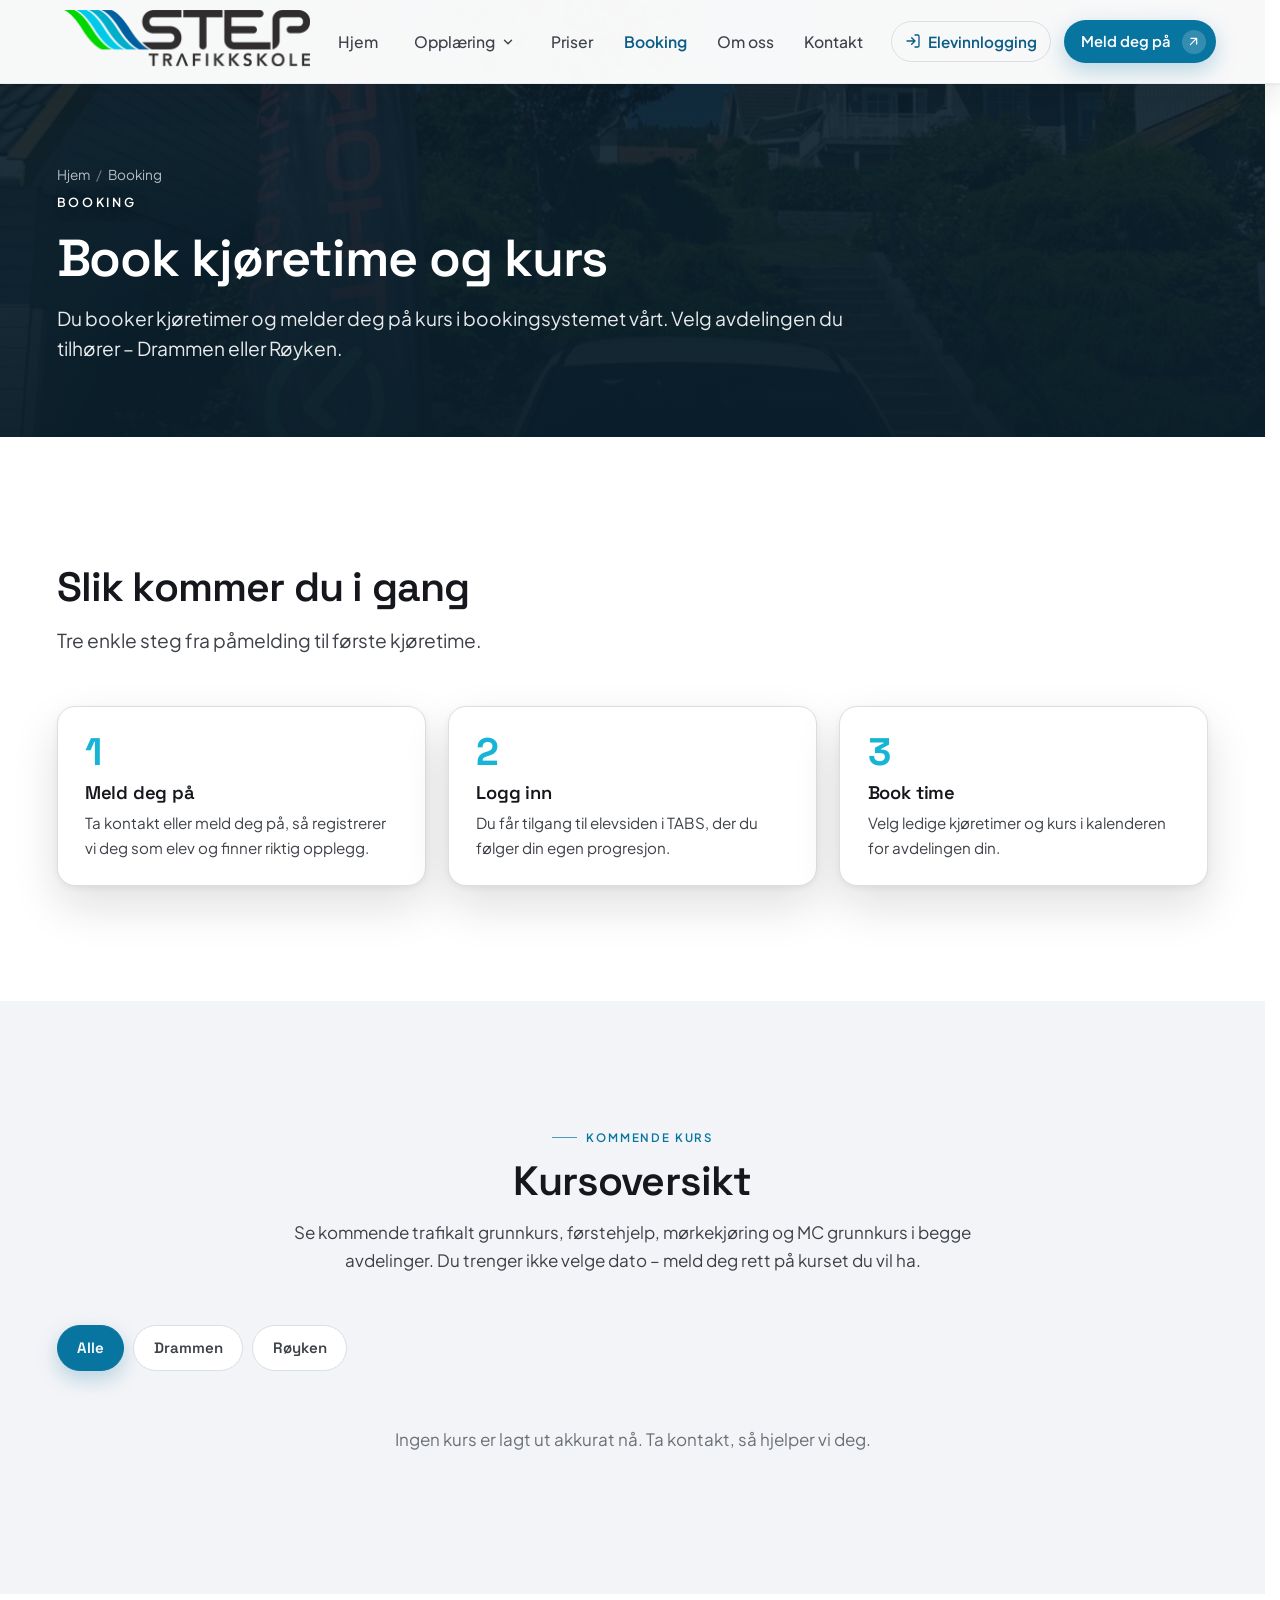
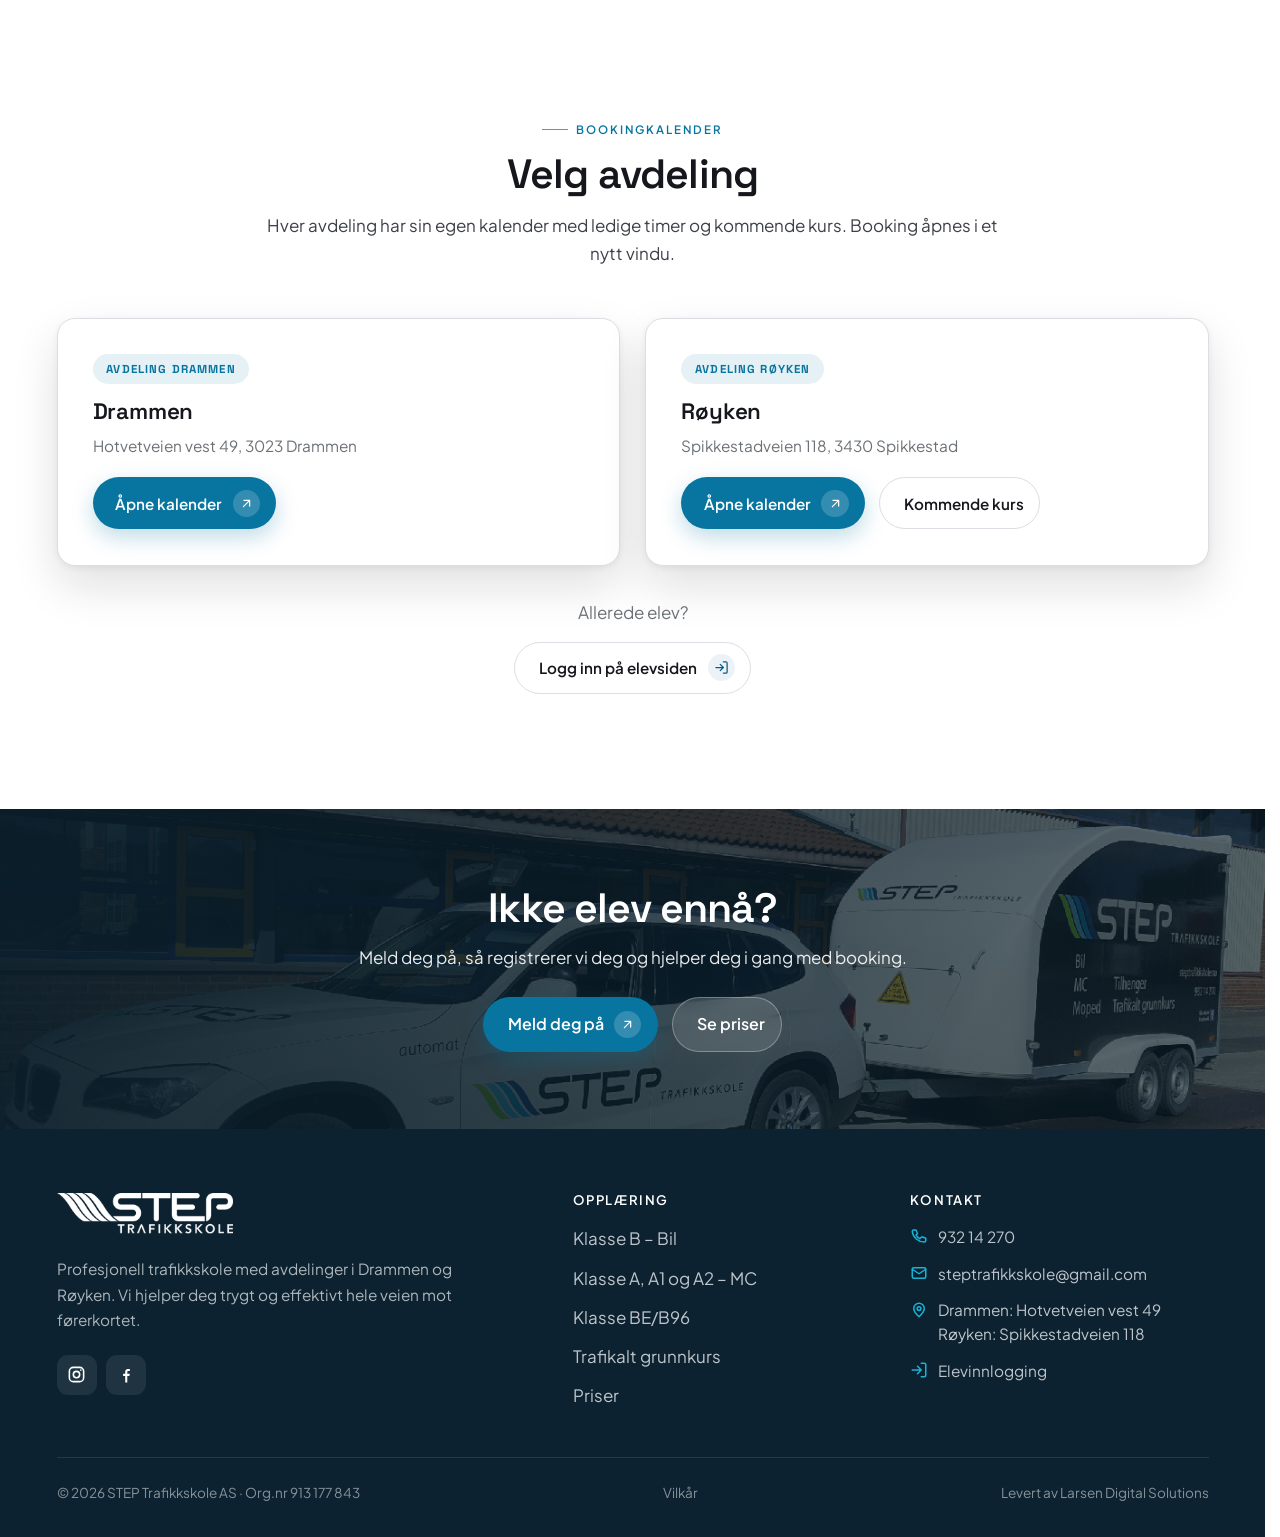
==== booking.html @ c3b04172 "STEP Trafikkskole – nettsideutkast Co-Authored-By: Claude Opus 4.8 (1M context) <noreply@anthropic.c" ====
<!DOCTYPE html>
<html lang="nb">
<head>
  <meta charset="UTF-8">
  <meta name="viewport" content="width=device-width, initial-scale=1">
  <script>document.documentElement.classList.add('js')</script>
  <title>Booking og kommende kurs | STEP Trafikkskole</title>
  <meta name="description" content="Book kjøretime og meld deg på kurs hos STEP Trafikkskole. Egen bookingkalender for avdeling Drammen og avdeling Røyken, og elevinnlogging via TABS.">
  <link rel="canonical" href="https://steptrafikkskole.no/booking.html">
  <meta name="theme-color" content="#0C2230">
  <link rel="icon" type="image/png" href="img/favicon.png">
  <link rel="apple-touch-icon" href="img/favicon.png">
  <meta property="og:type" content="website">
  <meta property="og:site_name" content="STEP Trafikkskole">
  <meta property="og:locale" content="nb_NO">
  <meta property="og:title" content="Booking og kommende kurs | STEP Trafikkskole">
  <meta property="og:description" content="Book kjøretime og meld deg på kurs i Drammen og Røyken.">
  <meta property="og:url" content="https://steptrafikkskole.no/booking.html">
  <meta property="og:image" content="https://steptrafikkskole.no/img/step-hero.jpg">
  <meta name="twitter:card" content="summary_large_image">
  <meta name="twitter:title" content="Booking og kommende kurs | STEP Trafikkskole">
  <meta name="twitter:description" content="Book kjøretime og meld deg på kurs i Drammen og Røyken.">
  <meta name="twitter:image" content="https://steptrafikkskole.no/img/step-hero.jpg">
  <link rel="stylesheet" href="css/styles.css?v=37">
  <style>
    .book-grid { display: grid; gap: clamp(1.1rem, 2vw, 1.6rem); }
    @media (min-width: 760px) { .book-grid { grid-template-columns: 1fr 1fr; } }
    .book-card { display: flex; flex-direction: column; padding: clamp(1.7rem, 3vw, 2.2rem); }
    .book-card__tag { display: inline-flex; align-self: flex-start; font-family: var(--font-display); font-weight: 700; font-size: .72rem; letter-spacing: .1em; text-transform: uppercase; color: var(--accent); background: rgba(8,117,160,.1); padding: .36rem .85rem; border-radius: 999px; margin-bottom: 1rem; }
    .book-card h3 { font-size: 1.4rem; margin-bottom: .5rem; }
    .book-card p { font-size: .96rem; margin-bottom: 1.2rem; }
    .book-card .btn-row { margin-top: auto; }
    .steps3 { display: grid; gap: clamp(1rem, 2vw, 1.4rem); counter-reset: s; }
    @media (min-width: 760px) { .steps3 { grid-template-columns: repeat(3, 1fr); } }
    .step3 { padding: 1.6rem 1.7rem; }
    .step3 .n { font-family: var(--font-display); font-weight: 700; font-size: 2.4rem; line-height: 1; color: var(--accent-bright); }
    .step3 h3 { margin: .7rem 0 .4rem; font-size: 1.15rem; }
    .step3 p { font-size: .95rem; }
  </style>
</head>
<body>
  <a href="#hovedinnhold" class="skip-link">Hopp til innhold</a>

  <!-- ===================== NAV ===================== -->
  <header class="nav">
    <div class="container nav__inner">
      <a class="brand" href="index.html" aria-label="STEP Trafikkskole, forside"><img decoding="async" class="brand__logo" src="img/logo.png" alt="STEP Trafikkskole"></a>
      <nav class="nav__links" aria-label="Hovedmeny">
        <a href="index.html">Hjem</a>
        <div class="has-dd">
          <button class="dd__btn" aria-haspopup="true" aria-expanded="false">Opplæring
            <svg viewBox="0 0 24 24" fill="none" stroke="currentColor" stroke-width="2.4" stroke-linecap="round" stroke-linejoin="round" aria-hidden="true"><path d="m6 9 6 6 6-6"/></svg>
          </button>
          <div class="dd__panel" role="menu">
            <a href="klasse-b.html" role="menuitem"><span class="dd__ic"><svg viewBox="0 0 24 24" fill="none" stroke="currentColor" stroke-width="2" stroke-linecap="round" stroke-linejoin="round"><path d="M5 13l1.5-4.5A2 2 0 0 1 8.4 7h7.2a2 2 0 0 1 1.9 1.5L19 13M5 13h14v4H5z"/><circle cx="8" cy="17" r="1.4"/><circle cx="16" cy="17" r="1.4"/></svg></span><span><b>Klasse B – Bil</b><span>Manuell eller automat</span></span></a>
            <a href="klasse-mc.html" role="menuitem"><span class="dd__ic"><svg viewBox="0 0 24 24" fill="none" stroke="currentColor" stroke-width="2" stroke-linecap="round" stroke-linejoin="round"><circle cx="5.5" cy="17" r="3.5"/><circle cx="18.5" cy="17" r="3.5"/><path d="M5.5 17 9 9h4l3 4h2.5M9 9l-1-2"/></svg></span><span><b>Klasse A, A1 og A2 – MC</b><span>Lett, mellomtung og tung MC</span></span></a>
            <a href="klasse-be.html" role="menuitem"><span class="dd__ic"><svg viewBox="0 0 24 24" fill="none" stroke="currentColor" stroke-width="2" stroke-linecap="round" stroke-linejoin="round"><path d="M3 8h9v6H3zM12 11h6l3 3v0h-9z"/><circle cx="7" cy="17" r="1.6"/><circle cx="17" cy="17" r="1.6"/></svg></span><span><b>Klasse BE/B96</b><span>Bil med tilhenger</span></span></a>
            <a href="trafikalt-grunnkurs.html" role="menuitem"><span class="dd__ic"><svg viewBox="0 0 24 24" fill="none" stroke="currentColor" stroke-width="2" stroke-linecap="round" stroke-linejoin="round"><path d="M9 11l3 3L22 4"/><path d="M21 12v7a2 2 0 0 1-2 2H5a2 2 0 0 1-2-2V5a2 2 0 0 1 2-2h11"/></svg></span><span><b>Trafikalt grunnkurs</b><span>Obligatorisk førstesteg</span></span></a>
          </div>
        </div>
        <a href="priser.html">Priser</a>
        <a href="booking.html" aria-current="page">Booking</a>
        <a href="om-oss.html">Om oss</a>
        <a href="kontakt.html">Kontakt</a>
      </nav>
      <div class="nav__cta">
        <a class="nav__login" href="https://tabs.no/start" target="_blank" rel="noopener" aria-label="Elevinnlogging (åpner nytt vindu)">
          <svg viewBox="0 0 24 24" fill="none" stroke="currentColor" stroke-width="2" stroke-linecap="round" stroke-linejoin="round" aria-hidden="true"><path d="M15 3h4a2 2 0 0 1 2 2v14a2 2 0 0 1-2 2h-4"/><path d="M10 17 15 12 10 7M15 12H3"/></svg>
          Elevinnlogging
        </a>
        <a class="btn btn--primary" href="kontakt.html">Meld deg på
          <span class="btn__icon" aria-hidden="true"><svg viewBox="0 0 24 24" fill="none" stroke="currentColor" stroke-width="2" stroke-linecap="round" stroke-linejoin="round"><path d="M7 17 17 7M8 7h9v9"/></svg></span>
        </a>
      </div>
      <button class="nav__burger" aria-label="Åpne meny" aria-expanded="false" aria-controls="mobilmeny"><span></span><span></span><span></span></button>
    </div>
  </header>

  <div class="mobile-menu" id="mobilmeny">
    <a class="m-link" href="index.html">Hjem</a>
    <span class="m-link" style="cursor:default;opacity:.7">Opplæring</span>
    <div class="m-sub">
      <a href="klasse-b.html">Klasse B – Bil</a>
      <a href="klasse-mc.html">Klasse A/A1/A2</a>
      <a href="klasse-be.html">Klasse BE/B96</a>
      <a href="trafikalt-grunnkurs.html">Trafikalt grunnkurs</a>
    </div>
    <a class="m-link" href="priser.html">Priser</a>
    <a class="m-link" href="booking.html">Booking</a>
    <a class="m-link" href="om-oss.html">Om oss</a>
    <a class="m-link" href="kontakt.html">Kontakt</a>
    <div class="mobile-menu__foot">
      <a class="btn btn--ghost btn--block" href="https://tabs.no/start" target="_blank" rel="noopener">Elevinnlogging</a>
      <a class="btn btn--primary btn--block" href="kontakt.html">Meld deg på</a>
    </div>
  </div>

  <main id="hovedinnhold">

    <!-- ===================== SUBHERO ===================== -->
    <section class="subhero">
      <div class="subhero__bg" aria-hidden="true"><img decoding="async" src="img/bil-hvit.jpg" alt=""></div>
      <div class="subhero__scrim" aria-hidden="true"></div>
      <span data-nav-sentinel style="position:absolute;top:60px;height:1px;width:1px"></span>
      <div class="container">
        <div class="crumbs"><a href="index.html">Hjem</a><span>/</span> Booking</div>
        <span class="eyebrow">Booking</span>
        <h1>Book kjøretime og kurs</h1>
        <p class="lead">Du booker kjøretimer og melder deg på kurs i bookingsystemet vårt. Velg avdelingen du tilhører – Drammen eller Røyken.</p>
      </div>
    </section>

    <!-- ===================== SLIK GJØR DU ===================== -->
    <section class="section">
      <div class="container">
        <div class="section-head reveal"><h2>Slik kommer du i gang</h2><p class="lead">Tre enkle steg fra påmelding til første kjøretime.</p></div>
        <div class="steps3 reveal">
          <div class="card step3"><span class="n">1</span><h3>Meld deg på</h3><p>Ta kontakt eller meld deg på, så registrerer vi deg som elev og finner riktig opplegg.</p></div>
          <div class="card step3"><span class="n">2</span><h3>Logg inn</h3><p>Du får tilgang til elevsiden i TABS, der du følger din egen progresjon.</p></div>
          <div class="card step3"><span class="n">3</span><h3>Book time</h3><p>Velg ledige kjøretimer og kurs i kalenderen for avdelingen din.</p></div>
        </div>
      </div>
    </section>

    <!-- ===================== KOMMENDE KURS ===================== -->
    <section class="section section--soft">
      <div class="container">
        <div class="section-head section-head--center reveal">
          <span class="eyebrow eyebrow--center">Kommende kurs</span>
          <h2>Kursoversikt</h2>
          <p class="measure" style="margin:.9rem auto 0">Se kommende trafikalt grunnkurs, førstehjelp, mørkekjøring og MC grunnkurs i begge avdelinger. Du trenger ikke velge dato – meld deg rett på kurset du vil ha.</p>
        </div>
        <div class="reveal" data-kurs-list="full"><p class="ko-empty">Laster kommende kurs …</p></div>
      </div>
    </section>

    <!-- ===================== KALENDERE ===================== -->
    <section class="section">
      <div class="container">
        <div class="section-head section-head--center reveal">
          <span class="eyebrow eyebrow--center">Bookingkalender</span>
          <h2>Velg avdeling</h2>
          <p class="measure" style="margin:.9rem auto 0">Hver avdeling har sin egen kalender med ledige timer og kommende kurs. Booking åpnes i et nytt vindu.</p>
        </div>
        <div class="book-grid reveal">
          <article class="card book-card">
            <span class="book-card__tag">Avdeling Drammen</span>
            <h3>Drammen</h3>
            <p class="muted">Hotvetveien vest 49, 3023 Drammen</p>
            <div class="btn-row">
              <a class="btn btn--primary" href="https://stepdrammen.tabs.no/kalender" target="_blank" rel="noopener">Åpne kalender<span class="btn__icon" aria-hidden="true"><svg viewBox="0 0 24 24" fill="none" stroke="currentColor" stroke-width="2" stroke-linecap="round" stroke-linejoin="round"><path d="M7 17 17 7M8 7h9v9"/></svg></span></a>
            </div>
          </article>
          <article class="card book-card">
            <span class="book-card__tag">Avdeling Røyken</span>
            <h3>Røyken</h3>
            <p class="muted">Spikkestadveien 118, 3430 Spikkestad</p>
            <div class="btn-row">
              <a class="btn btn--primary" href="https://steptrafikkskole.tabs.no/kalender" target="_blank" rel="noopener">Åpne kalender<span class="btn__icon" aria-hidden="true"><svg viewBox="0 0 24 24" fill="none" stroke="currentColor" stroke-width="2" stroke-linecap="round" stroke-linejoin="round"><path d="M7 17 17 7M8 7h9v9"/></svg></span></a>
              <a class="btn btn--ghost" href="https://steptrafikkskole.tabs.no/kursoversikt" target="_blank" rel="noopener">Kommende kurs</a>
            </div>
          </article>
        </div>
        <div class="center reveal" style="margin-top:2rem">
          <p class="muted" style="margin-bottom:1rem">Allerede elev?</p>
          <a class="btn btn--ghost" href="https://tabs.no/start" target="_blank" rel="noopener">Logg inn på elevsiden<span class="btn__icon" aria-hidden="true"><svg viewBox="0 0 24 24" fill="none" stroke="currentColor" stroke-width="2" stroke-linecap="round" stroke-linejoin="round"><path d="M15 3h4a2 2 0 0 1 2 2v14a2 2 0 0 1-2 2h-4"/><path d="M10 17 15 12 10 7M15 12H3"/></svg></span></a>
        </div>
      </div>
    </section>

    <!-- ===================== CTA ===================== -->
    <section class="cta-band section--tight">
      <div class="cta-band__bg" aria-hidden="true"><img decoding="async" src="img/step-hero.jpg" alt=""></div>
      <div class="cta-band__scrim" aria-hidden="true"></div>
      <div class="container center">
        <h2>Ikke elev ennå?</h2>
        <p class="measure" style="margin:.8rem auto 1.6rem">Meld deg på, så registrerer vi deg og hjelper deg i gang med booking.</p>
        <div class="btn-row" style="justify-content:center">
          <a class="btn btn--primary btn--lg" href="kontakt.html">Meld deg på<span class="btn__icon" aria-hidden="true"><svg viewBox="0 0 24 24" fill="none" stroke="currentColor" stroke-width="2" stroke-linecap="round" stroke-linejoin="round"><path d="M7 17 17 7M8 7h9v9"/></svg></span></a>
          <a class="btn btn--glass btn--lg" href="priser.html">Se priser</a>
        </div>
      </div>
    </section>

  </main>

  <!-- ===================== FOOTER ===================== -->
  <footer class="footer">
    <div class="container">
      <div class="footer__grid">
        <div>
          <a class="brand" href="index.html" aria-label="STEP Trafikkskole, forside"><img decoding="async" class="brand__logo" src="img/logo.png" style="height:46px;width:auto;background:none;padding:0;border:0;border-radius:0;box-shadow:none;filter:brightness(0) invert(1)" alt="STEP Trafikkskole"></a>
          <p class="footer__about">Profesjonell trafikkskole med avdelinger i Drammen og Røyken. Vi hjelper deg trygt og effektivt hele veien mot førerkortet.</p>
          <div class="footer__social"><a href="https://www.instagram.com/steptrafikkskole/" target="_blank" rel="noopener" aria-label="Instagram"><svg viewBox="0 0 24 24" fill="none" stroke="currentColor" stroke-width="2" stroke-linecap="round" stroke-linejoin="round" aria-hidden="true"><rect x="3" y="3" width="18" height="18" rx="5"/><circle cx="12" cy="12" r="4"/><circle cx="17.5" cy="6.5" r="1" fill="currentColor" stroke="none"/></svg></a><a href="https://www.facebook.com/Steptrafikkskole/" target="_blank" rel="noopener" aria-label="Facebook"><svg viewBox="0 0 24 24" fill="currentColor" aria-hidden="true"><path d="M13 22v-8h2.7l.4-3H13V9.1c0-.87.3-1.46 1.56-1.46H16.2V5.02C15.86 4.97 14.84 4.9 13.85 4.9c-2.06 0-3.47 1.26-3.47 3.57V11H7.7v3h2.68v8H13Z"/></svg></a></div>
        </div>
        <div>
          <h4>Opplæring</h4>
          <ul>
            <li><a href="klasse-b.html">Klasse B – Bil</a></li>
            <li><a href="klasse-mc.html">Klasse A, A1 og A2 – MC</a></li>
            <li><a href="klasse-be.html">Klasse BE/B96</a></li>
            <li><a href="trafikalt-grunnkurs.html">Trafikalt grunnkurs</a></li>
            <li><a href="priser.html">Priser</a></li>
          </ul>
        </div>
        <div>
          <h4>Kontakt</h4>
          <ul class="footer__contact">
            <li><svg viewBox="0 0 24 24" fill="none" stroke="currentColor" stroke-width="2" stroke-linecap="round" stroke-linejoin="round" aria-hidden="true"><path d="M5 4h3l2 5-2 1.5a11 11 0 0 0 5 5L16 13l5 2v3a2 2 0 0 1-2 2A16 16 0 0 1 3 6a2 2 0 0 1 2-2Z"/></svg><a href="tel:+4793214270">932 14 270</a></li><li><svg viewBox="0 0 24 24" fill="none" stroke="currentColor" stroke-width="2" stroke-linecap="round" stroke-linejoin="round" aria-hidden="true"><rect x="3" y="5" width="18" height="14" rx="2"/><path d="m3 7 9 6 9-6"/></svg><a href="mailto:steptrafikkskole@gmail.com">steptrafikkskole@gmail.com</a></li>
            <li><svg viewBox="0 0 24 24" fill="none" stroke="currentColor" stroke-width="2" stroke-linecap="round" stroke-linejoin="round" aria-hidden="true"><path d="M12 21s-7-6.5-7-11a7 7 0 0 1 14 0c0 4.5-7 11-7 11Z"/><circle cx="12" cy="10" r="2.5"/></svg><span style="line-height:1.6">Drammen: Hotvetveien vest 49<br>Røyken: Spikkestadveien 118</span></li>
            <li><svg viewBox="0 0 24 24" fill="none" stroke="currentColor" stroke-width="2" stroke-linecap="round" stroke-linejoin="round" aria-hidden="true"><path d="M15 3h4a2 2 0 0 1 2 2v14a2 2 0 0 1-2 2h-4"/><path d="M10 17 15 12 10 7M15 12H3"/></svg><a href="https://tabs.no/start" target="_blank" rel="noopener">Elevinnlogging</a></li>
          </ul>
        </div>
      </div>
      <div class="footer__bar">
        <span>© <span data-year>2026</span> STEP Trafikkskole AS · Org.nr 913 177 843</span>
        <a href="vilkar.html">Vilkår</a>
        <span>Levert av Larsen Digital Solutions</span>
      </div>
    </div>
  </footer>

  <div class="mbar">
    <a class="btn btn--ghost" href="priser.html">Se priser</a>
    <a class="btn btn--primary" href="kontakt.html">Meld deg på</a>
  </div>

  <script src="js/main.js?v=13" defer></script>
  <script src="js/kommende-kurs.js?v=1" defer></script>
</body>
</html>
---- css/styles.css ----
/* =====================================================================
   Thor Trafikk — designsystem (Molde)
   Palett: "Veibane". Grønn = funksjonell aksent (handling/godkjent),
   rød = sjelden merkevare-spark (logo, tynn understrek), gull = stjerner.
   Radius: knapper = pill, kort = 18px, input = 10px.
   Fonter: Space Grotesk (display) + Plus Jakarta Sans (brødtekst), selvhostet.
   ===================================================================== */

/* ---------- Fonter ---------- */
@font-face { font-family: 'Space Grotesk'; font-style: normal; font-weight: 500; font-display: swap; src: url('../fonts/space-grotesk-500.woff2') format('woff2'); }
@font-face { font-family: 'Space Grotesk'; font-style: normal; font-weight: 600; font-display: swap; src: url('../fonts/space-grotesk-600.woff2') format('woff2'); }
@font-face { font-family: 'Space Grotesk'; font-style: normal; font-weight: 700; font-display: swap; src: url('../fonts/space-grotesk-700.woff2') format('woff2'); }
@font-face { font-family: 'Plus Jakarta Sans'; font-style: normal; font-weight: 400; font-display: swap; src: url('../fonts/jakarta-400.woff2') format('woff2'); }
@font-face { font-family: 'Plus Jakarta Sans'; font-style: normal; font-weight: 500; font-display: swap; src: url('../fonts/jakarta-500.woff2') format('woff2'); }
@font-face { font-family: 'Plus Jakarta Sans'; font-style: normal; font-weight: 600; font-display: swap; src: url('../fonts/jakarta-600.woff2') format('woff2'); }
@font-face { font-family: 'Plus Jakarta Sans'; font-style: normal; font-weight: 700; font-display: swap; src: url('../fonts/jakarta-700.woff2') format('woff2'); }

/* ---------- Tokens ---------- */
:root {
  --ink: #15171C;          /* tekst */
  --ink-2: #3D4148;        /* sekundær tekst */
  --muted: #6B7177;        /* dempet */
  --brand: #0B5C86;        /* dyp gran: solid-nav-lenker, aksent på lyst */
  --brand-dark: #073F5E;
  --accent: #0875A0;       /* CTA-bakgrunn (hvit tekst, AA ~5:1) */
  --accent-hover: #06617F;
  --accent-bright: #18B4D6;/* dekor: fokusring, ikon-uthev */
  --spark: #46C24A;        /* logo-rød: sjelden merkevare-spark */
  --gold: #F4B740;         /* anmeldelses-stjerner */
  --bg: #FFFFFF;           /* hvit base – luftig; kort popper via kant + skygge */
  --bg-soft: #F3F4F7;      /* svært lett grå vekslingsseksjon */
  --bg-deep: #0C2230;      /* mørk seksjon / footer */
  --surface: #FFFFFF;
  --hairline: #DBDEE3;
  --hairline-soft: #EAECEF;

  --r-card: 18px;
  --r-card-inner: 12px;
  --r-input: 10px;
  --r-sm: 8px;
  --r-pill: 999px;

  --shadow-sm: 0 1px 3px rgba(17,18,22,.06), 0 12px 32px rgba(17,18,22,.10);
  --shadow-md: 0 6px 20px rgba(17,18,22,.08), 0 22px 48px rgba(17,18,22,.12);
  --shadow-lg: 0 30px 70px rgba(11,92,134,.16);

  --ease: cubic-bezier(0.16, 1, 0.3, 1);
  --ease-spring: cubic-bezier(0.32, 0.72, 0, 1);

  --font-display: 'Space Grotesk', ui-sans-serif, system-ui, sans-serif;
  --font-body: 'Plus Jakarta Sans', ui-sans-serif, system-ui, sans-serif;

  --maxw: 1200px;
  --nav-h: 84px;
}

/* ---------- Reset / base ---------- */
*, *::before, *::after { box-sizing: border-box; }
* { margin: 0; }
html { scroll-behavior: smooth; -webkit-text-size-adjust: 100%; scrollbar-gutter: stable; scroll-padding-top: calc(var(--nav-h) + 16px); }
body {
  font-family: var(--font-body);
  color: var(--ink);
  background: var(--bg);
  font-size: 1.0625rem;
  line-height: 1.65;
  -webkit-font-smoothing: antialiased;
  text-rendering: optimizeLegibility;
  overflow-x: hidden;
}
img { display: block; max-width: 100%; height: auto; }
a { color: inherit; text-decoration: none; }
button { font: inherit; cursor: pointer; }
[hidden] { display: none !important; }
:focus-visible { outline: 2px solid var(--accent-bright); outline-offset: 3px; border-radius: 4px; }

/* ---------- Typografi ---------- */
h1, h2, h3, h4 { font-family: var(--font-display); font-weight: 600; line-height: 1.08; letter-spacing: -0.02em; color: var(--ink); }
.h-display { font-size: clamp(2.6rem, 6vw, 4.6rem); font-weight: 700; line-height: 1.02; letter-spacing: -0.03em; }
h1 { font-size: clamp(2.1rem, 4.2vw, 3.25rem); }
h2 { font-size: clamp(1.8rem, 3.2vw, 2.6rem); }
h3 { font-size: clamp(1.2rem, 1.6vw, 1.45rem); letter-spacing: -0.01em; }
p { color: var(--ink-2); }
.lead { font-size: clamp(1.1rem, 1.5vw, 1.3rem); color: var(--ink-2); line-height: 1.55; }
.measure { max-width: 62ch; }
.muted { color: var(--muted); }
strong { font-weight: 600; color: var(--ink); }
.prose p + p { margin-top: 1rem; }
.prose h3 { margin: 2rem 0 .6rem; }
.prose ul { margin: 1rem 0 0; padding-left: 0; list-style: none; display: grid; gap: .7rem; }
.prose ul li { position: relative; padding-left: 1.6rem; color: var(--ink-2); }
.prose ul li::before { content: ""; position: absolute; left: 0; top: .62em; width: 8px; height: 8px; border-radius: 50%; background: var(--accent); }

.eyebrow {
  display: inline-flex; align-items: center; gap: .55rem;
  font-family: var(--font-body); font-weight: 600;
  font-size: .72rem; letter-spacing: .16em; text-transform: uppercase;
  color: var(--accent);
}
.eyebrow::before { content: ""; width: 1.6rem; height: 1px; background: var(--accent); display: inline-block; opacity: .7; }
.eyebrow--center { justify-content: center; }

/* ---------- Layout ---------- */
.container { width: 100%; max-width: var(--maxw); margin-inline: auto; padding-inline: 24px; }
.container--narrow { max-width: 860px; }
.section { padding-block: clamp(72px, 9vw, 132px); }
.section--soft { background: var(--bg-soft); }
.section--deep { background: var(--bg-deep); color: #ECEEF1; }
.section--tight { padding-block: clamp(56px, 6vw, 88px); }
.section-head { max-width: 64ch; margin-bottom: clamp(2.2rem, 4vw, 3.4rem); }
.section-head h2 { margin-top: .8rem; }
.section-head p { margin-top: 1rem; }
.section-head--center { margin-inline: auto; text-align: center; }

.grid { display: grid; gap: clamp(1.1rem, 2vw, 1.6rem); }
@media (min-width: 768px) {
  .grid-2 { grid-template-columns: repeat(2, 1fr); }
  .grid-3 { grid-template-columns: repeat(3, 1fr); }
  .grid-4 { grid-template-columns: repeat(4, 1fr); }
}

/* ---------- Knapper ---------- */
.btn {
  display: inline-flex; align-items: center; gap: .65rem;
  font-family: var(--font-body); font-weight: 600; font-size: .95rem;
  padding: .72rem .95rem .72rem 1.35rem;
  border-radius: var(--r-pill); border: 1px solid transparent;
  transition: transform .4s var(--ease-spring), background-color .3s var(--ease), box-shadow .3s var(--ease), color .3s var(--ease), border-color .3s var(--ease);
  white-space: nowrap;
}
.btn:active { transform: scale(.975); }
.btn__icon { display: grid; place-items: center; width: 1.7rem; height: 1.7rem; border-radius: var(--r-pill); background: rgba(255,255,255,.18); transition: transform .45s var(--ease-spring), background-color .3s var(--ease); }
.btn__icon svg { width: 15px; height: 15px; }
.btn:hover .btn__icon { transform: translate(2px, -1px); }

.btn--primary { background: var(--accent); color: #fff; box-shadow: 0 8px 22px rgba(8,117,160,.26); }
.btn--primary:hover { background: var(--accent-hover); box-shadow: 0 12px 30px rgba(8,117,160,.32); }

.btn--ghost { background: transparent; color: var(--ink); border-color: var(--hairline); padding-left: 1.5rem; }
.btn--ghost:hover { border-color: var(--brand); background: rgba(11,92,134,.04); }
.btn--ghost .btn__icon { background: rgba(11,92,134,.08); color: var(--brand); }

.btn--glass { background: rgba(255,255,255,.12); color: #fff; border-color: rgba(255,255,255,.30); backdrop-filter: blur(8px); -webkit-backdrop-filter: blur(8px); padding-left: 1.5rem; }
.btn--glass:hover { background: rgba(255,255,255,.2); }
.btn--glass .btn__icon { background: rgba(255,255,255,.22); }

.btn--lg { font-size: 1rem; padding: .82rem 1rem .82rem 1.45rem; }
.btn--block { display: flex; justify-content: center; width: 100%; }
.btn-row { display: flex; flex-wrap: wrap; gap: .9rem; }

/* ---------- Navigasjon ---------- */
.nav { position: fixed; inset: 0 0 auto 0; z-index: 100; height: var(--nav-h); display: flex; align-items: center; transition: background-color .4s var(--ease), box-shadow .4s var(--ease), border-color .4s var(--ease); border-bottom: 1px solid transparent; }
.nav__inner { display: flex; align-items: center; justify-content: space-between; gap: 1.25rem; width: 100%; }
.nav.is-solid { background: rgba(255,255,255,.97); border-color: var(--hairline-soft); box-shadow: var(--shadow-sm); }
.brand { display: inline-flex; align-items: center; }
.brand__logo { height: 58px; width: auto; display: block; transition: filter .4s var(--ease); }
/* Logo hvit på toppen (over mørk hero) – blir svart når nav blir solid ved scroll */
.nav:not(.is-solid) .brand__logo { filter: brightness(0) invert(1); }
/* tekstlogo-fallback til ekte logo er på plass */
.brand__text { font-family: var(--font-display); font-weight: 700; font-size: 1.35rem; letter-spacing: -0.02em; color: #fff; display: inline-flex; align-items: center; gap: .55rem; transition: color .4s var(--ease); }
.nav.is-solid .brand__text { color: var(--ink); }
.brand__text .spark { color: var(--spark); }
.brand__mark { width: 30px; height: 30px; flex: none; }

.nav__links { display: none; align-items: center; gap: 1.9rem; }
.nav__links > a, .dd__btn { font-weight: 500; font-size: .98rem; color: rgba(255,255,255,.88); transition: color .25s var(--ease); background: none; border: 0; font-family: var(--font-body); }
.nav.is-solid .nav__links > a, .nav.is-solid .dd__btn { color: var(--ink-2); }
.nav__links > a:hover, .dd__btn:hover { color: #fff; }
.nav.is-solid .nav__links > a:hover, .nav.is-solid .dd__btn:hover { color: var(--brand); }
.nav__links a[aria-current="page"] { color: #fff; font-weight: 600; }
.nav.is-solid .nav__links a[aria-current="page"] { color: var(--brand); }

/* dropdown */
.has-dd { position: relative; }
.dd__btn { display: inline-flex; align-items: center; gap: .35rem; cursor: pointer; }
.dd__btn svg { width: 14px; height: 14px; transition: transform .3s var(--ease); }
.has-dd:hover .dd__btn svg, .dd__btn[aria-expanded="true"] svg { transform: rotate(180deg); }
.dd__panel {
  position: absolute; top: calc(100% + 18px); left: 50%; transform: translateX(-50%) translateY(10px);
  min-width: 348px; background: #fff; border: 1px solid var(--hairline-soft); border-radius: 18px;
  box-shadow: 0 2px 8px rgba(17,18,22,.04), 0 24px 56px rgba(17,18,22,.16); padding: .5rem;
  opacity: 0; visibility: hidden; transition: opacity .28s var(--ease), transform .45s var(--ease-spring), visibility .28s; z-index: 50;
}
/* liten pil opp mot knappen */
.dd__panel::before { content: ""; position: absolute; top: -7px; left: 50%; transform: translateX(-50%) rotate(45deg); width: 14px; height: 14px; background: #fff; border-left: 1px solid var(--hairline-soft); border-top: 1px solid var(--hairline-soft); border-radius: 4px 0 0 0; }
.has-dd:hover .dd__panel, .has-dd:focus-within .dd__panel, .dd__panel.is-open { opacity: 1; visibility: visible; transform: translateX(-50%) translateY(0); }
.dd__panel a { position: relative; display: flex; gap: .9rem; align-items: center; padding: .8rem .9rem; border-radius: 13px; color: var(--ink); transition: background-color .22s var(--ease); }
.dd__panel a + a { margin-top: 2px; }
.dd__panel a:hover, .dd__panel a:focus-visible { background: var(--bg-soft); }
.dd__panel a[aria-current="page"] { background: rgba(8,117,160,.06); }
.dd__ic { flex: none; width: 42px; height: 42px; border-radius: 12px; display: grid; place-items: center; background: var(--bg-soft); color: var(--accent); border: 1px solid var(--hairline-soft); transition: background-color .22s var(--ease), color .22s var(--ease), border-color .22s var(--ease); }
.dd__panel a:hover .dd__ic, .dd__panel a[aria-current="page"] .dd__ic { background: var(--accent); color: #fff; border-color: var(--accent); }
.dd__ic svg { width: 20px; height: 20px; }
.dd__panel b { display: block; font-family: var(--font-display); font-weight: 600; font-size: 1rem; letter-spacing: -0.01em; color: var(--ink); transition: color .22s var(--ease); }
.dd__panel a:hover b { color: var(--brand); }
.dd__panel a > span:last-child > span { display: block; font-size: .82rem; color: var(--muted); line-height: 1.35; margin-top: .1rem; }

.nav__cta { display: none; align-items: center; gap: .8rem; }
.nav__login { font-weight: 600; font-size: .95rem; color: #fff; display: inline-flex; align-items: center; gap: .45rem; padding: .46rem .8rem; border-radius: var(--r-pill); border: 1px solid rgba(255,255,255,.34); transition: background-color .25s var(--ease), border-color .25s var(--ease), color .25s var(--ease); }
.nav__login:hover { background: rgba(255,255,255,.14); }
.nav__login svg { width: 16px; height: 16px; }
.nav.is-solid .nav__login { color: var(--brand); border-color: var(--hairline); }
.nav.is-solid .nav__login:hover { background: var(--bg-soft); border-color: var(--brand); }

.nav__burger { display: flex; flex-direction: column; align-items: center; justify-content: center; gap: 5px; width: 46px; height: 46px; border-radius: 12px; background: rgba(255,255,255,.14); border: 1px solid rgba(255,255,255,.25); }
.nav.is-solid .nav__burger { background: var(--bg-soft); border-color: var(--hairline); }
.nav__burger span { display: block; width: 20px; height: 2px; background: #fff; border-radius: 2px; transition: transform .4s var(--ease-spring), opacity .25s var(--ease); }
.nav.is-solid .nav__burger span { background: var(--ink); }
.nav__burger[aria-expanded="true"] span:nth-child(1) { transform: translateY(7px) rotate(45deg); }
.nav__burger[aria-expanded="true"] span:nth-child(2) { opacity: 0; }
.nav__burger[aria-expanded="true"] span:nth-child(3) { transform: translateY(-7px) rotate(-45deg); }

@media (min-width: 1040px) {
  .nav__links, .nav__cta { display: flex; }
  .nav__burger { display: none; }
}

/* mobilmeny-overlegg */
.mobile-menu { position: fixed; inset: 0; z-index: 99; padding: calc(var(--nav-h) + 18px) 24px 28px; background: rgba(10,30,42,.97); backdrop-filter: blur(24px); -webkit-backdrop-filter: blur(24px); display: flex; flex-direction: column; gap: .1rem; overflow-y: auto; opacity: 0; visibility: hidden; transform: translateY(-8px); transition: opacity .4s var(--ease), transform .5s var(--ease-spring), visibility .4s; }
.mobile-menu.is-open { opacity: 1; visibility: visible; transform: none; }
.mobile-menu a.m-link { font-family: var(--font-display); font-weight: 600; font-size: 1.5rem; color: #fff; padding: .55rem 0; border-bottom: 1px solid rgba(255,255,255,.12); opacity: 0; transform: translateY(14px); transition: opacity .5s var(--ease), transform .6s var(--ease-spring); }
.mobile-menu.is-open a.m-link { opacity: 1; transform: none; }
.mobile-menu.is-open a.m-link:nth-child(1) { transition-delay: .06s; }
.mobile-menu.is-open a.m-link:nth-child(2) { transition-delay: .10s; }
.mobile-menu.is-open a.m-link:nth-child(3) { transition-delay: .14s; }
.mobile-menu.is-open a.m-link:nth-child(4) { transition-delay: .18s; }
.mobile-menu.is-open a.m-link:nth-child(5) { transition-delay: .22s; }
.mobile-menu.is-open a.m-link:nth-child(6) { transition-delay: .26s; }
.m-sub { display: grid; grid-template-columns: 1fr 1fr; gap: .4rem; padding: .7rem 0; opacity: 0; transform: translateY(14px); transition: opacity .5s var(--ease) .2s, transform .6s var(--ease-spring) .2s; }
.mobile-menu.is-open .m-sub { opacity: 1; transform: none; }
.m-sub a { font-size: .95rem; font-weight: 600; color: rgba(255,255,255,.92); background: rgba(255,255,255,.08); border-radius: 10px; padding: .65rem .8rem; }
.mobile-menu__foot { margin-top: auto; display: grid; gap: .8rem; padding-top: 1.4rem; }
.mobile-menu__foot .btn { width: 100%; justify-content: center; }
.mobile-menu__tel { color: #fff; font-size: 1.1rem; font-weight: 600; display: inline-flex; align-items: center; gap: .6rem; justify-content: center; }
body.menu-open { overflow: hidden; }
body.menu-open .nav { background: transparent; box-shadow: none; border-color: transparent; }
body.menu-open .brand__text { color: #fff; }

/* ---------- Hero ---------- */
.hero { position: relative; width: 100%; min-height: clamp(620px, 90vh, 860px); display: flex; align-items: stretch; color: #fff; isolation: isolate; }
.hero__bg { position: absolute; inset: 0; z-index: -2; overflow: hidden; }
.hero__bg img { width: 100%; height: 100%; object-fit: cover; }
.hero__scrim { position: absolute; inset: 0; z-index: -1; background: linear-gradient(90deg, rgba(10,30,42,.93) 0%, rgba(10,30,42,.85) 22%, rgba(10,30,42,.58) 40%, rgba(10,30,42,.28) 58%, rgba(10,30,42,.08) 74%, rgba(10,30,42,0) 88%), linear-gradient(180deg, rgba(10,30,42,.28) 0%, rgba(10,30,42,0) 24%, rgba(10,30,42,0) 52%, rgba(10,30,42,.55) 100%); }
.hero__inner { display: flex; flex-direction: column; justify-content: space-between; padding-top: calc(var(--nav-h) + clamp(2.5rem, 12vh, 7.5rem)); padding-bottom: clamp(1.6rem, 4vh, 2.6rem); }
@media (min-width: 1024px) { .hero .hero__inner { max-width: none; margin-inline: 0; padding-left: clamp(40px, 7vw, 150px); padding-right: 40px; } }
.hero h1 { color: #fff; margin: 1.2rem 0 1.3rem; max-width: 16ch; font-size: clamp(2.4rem, 5vw, 3.8rem); line-height: 1.05; letter-spacing: -0.03em; text-shadow: 0 2px 34px rgba(0,0,0,.34); }
.hero .lead { color: rgba(255,255,255,.93); max-width: 34ch; text-shadow: 0 1px 14px rgba(0,0,0,.35); }
.hero .eyebrow, .subhero .eyebrow { color: rgba(255,255,255,.96); font-size: .78rem; letter-spacing: .22em; text-shadow: 0 1px 14px rgba(0,0,0,.5); }
.hero .eyebrow::before, .subhero .eyebrow::before { display: none; }
.hero .btn-row { margin-top: 2rem; }
.hero__badges { display: flex; flex-wrap: wrap; gap: .7rem 2.2rem; justify-content: center; }
.hero__badge { display: inline-flex; align-items: center; gap: .6rem; font-weight: 600; font-size: .95rem; color: #fff; text-shadow: 0 1px 10px rgba(0,0,0,.45); }
.hero__badge svg { width: 20px; height: 20px; color: var(--accent-bright); flex: none; }
/* Hero på mobil: la høyden følge innholdet og pakk punktene pent */
@media (max-width: 700px) {
  .hero { min-height: auto; }
  .hero__inner { padding-top: calc(var(--nav-h) + 1.8rem); padding-bottom: 2rem; gap: 2.4rem; }
  .hero__badges { justify-content: flex-start; gap: .55rem 1.5rem; }
}

@media (prefers-reduced-motion: no-preference) {
  html.js .hero__inner > * { opacity: 0; animation: heroIn .9s var(--ease) both; }
  html.js .hero__inner > h1 { animation-delay: .12s; }
  html.js .hero__inner > .lead { animation-delay: .24s; }
  html.js .hero__inner > .btn-row { animation-delay: .36s; }
  html.js .hero__inner > .hero__badges { animation-delay: .48s; }
}
@keyframes heroIn { from { opacity: 0; transform: translateY(18px); filter: blur(6px); } to { opacity: 1; transform: none; filter: blur(0); } }

/* ---------- Sub-hero (innersider) ---------- */
.subhero { position: relative; color: #fff; isolation: isolate; overflow: hidden; padding-top: calc(var(--nav-h) + clamp(2.6rem, 7vw, 5rem)); padding-bottom: clamp(2.6rem, 7vw, 4.6rem); background: var(--bg-deep); }
.subhero__bg { position: absolute; inset: 0; z-index: -2; }
.subhero__bg img { width: 100%; height: 100%; object-fit: cover; opacity: .4; }
.subhero__scrim { position: absolute; inset: 0; z-index: -1; background: linear-gradient(180deg, rgba(10,30,42,.72), rgba(10,30,42,.93)); }
.subhero h1 { color: #fff; margin: 1rem 0 1.1rem; max-width: 20ch; }
.subhero .lead { color: rgba(255,255,255,.9); max-width: 58ch; }
.subhero .eyebrow { color: #fff; }
.subhero .btn-row { margin-top: 1.8rem; }
.crumbs { font-size: .85rem; color: rgba(255,255,255,.7); display: flex; flex-wrap: wrap; gap: .4rem; align-items: center; }
.crumbs a:hover { color: #fff; }
.crumbs span { opacity: .6; }

/* ---------- Fordeler (linjeikoner) ---------- */
.fordeler { display: grid; gap: clamp(1.8rem, 3vw, 2.6rem); }
@media (min-width: 768px) { .fordeler { grid-template-columns: repeat(3, 1fr); } }
.fordel__ic { color: var(--accent); margin-bottom: 1rem; }
.fordel__ic svg { width: 30px; height: 30px; }
.fordel h3 { font-size: 1.16rem; margin-bottom: .45rem; }
.fordel p { font-size: .98rem; }

/* ---------- Trust-stripe / stats ---------- */
.trust { background: var(--brand); color: #fff; padding-block: 13px; }
.trust__grid { display: grid; grid-template-columns: repeat(2, 1fr); gap: 1px; background: rgba(255,255,255,.16); border-radius: var(--r-card); overflow: hidden; }
@media (min-width: 768px) { .trust__grid { grid-template-columns: repeat(4, 1fr); } }
.trust__item { background: var(--brand); padding: .55rem 1rem; text-align: center; }
.trust__item--link { transition: background-color .25s var(--ease); }
.trust__item--link:hover { background: var(--brand-dark); }
.trust__item--link .trust__label { text-decoration: underline; text-underline-offset: 3px; text-decoration-color: rgba(255,255,255,.4); }
.trust__num { font-family: var(--font-display); font-weight: 700; font-size: clamp(1.02rem, 1.5vw, 1.3rem); line-height: 1.1; letter-spacing: -0.02em; display: block; }
.trust__label { display: block; margin-top: .2rem; font-size: .78rem; color: rgba(255,255,255,.8); }

.stats { display: grid; grid-template-columns: repeat(2, 1fr); gap: .6rem clamp(.8rem, 2vw, 1.2rem); max-width: 900px; margin-inline: auto; }
@media (min-width: 820px) { .stats { grid-template-columns: repeat(4, 1fr); } }
.stat { text-align: center; padding: .7rem .5rem; }
@media (min-width: 820px) { .stat + .stat { border-left: 1px solid var(--hairline-soft); } .section--deep .stat + .stat { border-left-color: rgba(255,255,255,.14); } }
.stat__num { display: block; font-family: var(--font-display); font-weight: 700; font-size: clamp(2rem, 3.4vw, 2.7rem); line-height: 1; letter-spacing: -0.03em; color: var(--accent); white-space: nowrap; }
.section--deep .stat__num { color: #fff; }
.stat__label { display: block; margin-top: .5rem; font-size: .9rem; line-height: 1.3; color: var(--muted); }
.section--deep .stat__label { color: rgba(236,238,241,.74); }

/* ---------- Kort ---------- */
.card { background: var(--surface); border-radius: var(--r-card); border: 1px solid var(--hairline); box-shadow: 0 2px 6px rgba(17,18,22,.06), 0 20px 46px rgba(17,18,22,.13); transition: transform .5s var(--ease), box-shadow .5s var(--ease); }
.card:hover { transform: translateY(-4px); box-shadow: var(--shadow-md); }
.bezel { background: var(--bg-soft); border: 1px solid var(--hairline); border-radius: calc(var(--r-card) + 6px); padding: 7px; box-shadow: var(--shadow-md); }
.bezel__inner { background: var(--surface); border-radius: var(--r-card); box-shadow: inset 0 1px 0 rgba(255,255,255,.7), 0 1px 2px rgba(17,18,22,.04); padding: clamp(1.5rem, 3vw, 2.6rem); }

/* ---------- Tjeneste-/klassekort ---------- */
.svc { display: flex; flex-direction: column; overflow: hidden; }
.svc__media { position: relative; aspect-ratio: 16 / 10; overflow: hidden; background: var(--bg-soft); }
.svc__media img { width: 100%; height: 100%; object-fit: cover; transition: transform .8s var(--ease); }
.svc:hover .svc__media img { transform: scale(1.05); }
.svc__tag { position: absolute; top: 1rem; left: 1rem; z-index: 2; font-size: .72rem; font-weight: 700; letter-spacing: .08em; text-transform: uppercase; color: #fff; background: var(--accent); padding: .35rem .7rem; border-radius: var(--r-pill); }
.svc__body { padding: 1.15rem 1.25rem 1.3rem; display: flex; flex-direction: column; flex: 1; }
.svc__body h3 { margin-bottom: .5rem; }
.svc__body p { font-size: .9rem; line-height: 1.5; }
.svc__meta { display: flex; flex-wrap: wrap; gap: .5rem; margin-top: 1rem; }
.svc__meta span { font-size: .82rem; font-weight: 600; color: var(--brand); background: rgba(11,92,134,.07); border: 1px solid rgba(11,92,134,.12); padding: .28rem .6rem; border-radius: var(--r-pill); }
.svc__link { margin-top: auto; padding-top: 1.1rem; font-weight: 600; color: var(--accent); display: inline-flex; align-items: center; gap: .5rem; }
.svc__link svg { width: 16px; height: 16px; transition: transform .4s var(--ease-spring); }
.svc:hover .svc__link svg { transform: translateX(4px); }

/* ---------- Prosess-steg / trinn ---------- */
.steps { counter-reset: step; }
.step { position: relative; padding: 1.8rem; }
.step__num { font-family: var(--font-display); font-weight: 700; font-size: 2.6rem; color: var(--accent-bright); line-height: 1; letter-spacing: -0.03em; opacity: .95; }
.step h3 { margin: .9rem 0 .5rem; }
.step p { font-size: .98rem; }
/* tidslinje (trinn 1–4) */
.trinn { display: grid; gap: 1.1rem; }
.trinn__item { display: grid; grid-template-columns: auto 1fr; gap: 1.2rem; align-items: start; padding: 1.4rem 1.5rem; }
.trinn__badge { font-family: var(--font-display); font-weight: 700; width: 46px; height: 46px; border-radius: 13px; display: grid; place-items: center; background: rgba(8,117,160,.1); color: var(--accent); font-size: 1.15rem; }
.trinn__item h3 { font-size: 1.12rem; margin-bottom: .35rem; }
.trinn__item p { font-size: .96rem; }

/* ---------- Sitater / anmeldelser ---------- */
.quote { display: flex; flex-direction: column; padding: 1.3rem 1.4rem; height: 100%; }
.quote__stars { color: var(--gold); letter-spacing: .15em; font-size: .9rem; margin-bottom: .6rem; }
.quote p { font-family: var(--font-display); font-weight: 500; font-size: 1.1rem; line-height: 1.45; color: var(--ink); letter-spacing: -0.01em; }
.quote__by { margin-top: auto; padding-top: .9rem; display: flex; align-items: center; gap: .8rem; }
.quote__avatar { width: 36px; height: 36px; border-radius: var(--r-pill); object-fit: cover; flex: none; display: grid; place-items: center; font-weight: 600; }
.quote__by b { font-weight: 600; font-size: .95rem; }
.quote__by span { display: block; font-size: .85rem; color: var(--muted); }
.reviews-head { display: flex; flex-wrap: wrap; align-items: center; gap: .8rem 1.4rem; }
.reviews-score { display: inline-flex; align-items: center; gap: .6rem; font-weight: 600; }
.reviews-score b { font-family: var(--font-display); font-size: 1.6rem; }
.reviews-score .stars { color: var(--gold); letter-spacing: .12em; }

/* ---------- Split ---------- */
.split { display: grid; grid-template-columns: minmax(0, 1fr); gap: clamp(1.8rem, 4vw, 3.5rem); align-items: center; }
@media (min-width: 900px) { .split { grid-template-columns: 1fr 1fr; } .split--media-first .split__media { order: -1; } }
.split__media { border-radius: var(--r-card); overflow: hidden; box-shadow: var(--shadow-md); aspect-ratio: 5 / 4; }
.split__media img { width: 100%; height: 100%; object-fit: cover; }
.split h2 { margin-bottom: 1.1rem; }

.ticks { list-style: none; padding: 0; margin: 1.5rem 0 0; display: grid; gap: .85rem; }
.ticks li { display: flex; gap: .8rem; align-items: flex-start; color: var(--ink-2); }
.ticks svg { flex: none; width: 22px; height: 22px; color: var(--accent); margin-top: 2px; }

/* ---------- Garanti-badge ---------- */
.guarantee { display: inline-flex; align-items: center; gap: .9rem; padding: .7rem 1.1rem .7rem .8rem; border-radius: var(--r-pill); background: rgba(8,117,160,.08); border: 1px solid rgba(8,117,160,.18); color: var(--brand); font-weight: 600; }
.guarantee svg { width: 24px; height: 24px; color: var(--accent); flex: none; }

/* ---------- Pakker (priser) ---------- */
.pkgs { display: grid; gap: clamp(1.1rem, 2vw, 1.5rem); }
@media (min-width: 900px) { .pkgs { grid-template-columns: repeat(3, 1fr); align-items: stretch; } }
.pkg { display: flex; flex-direction: column; padding: 1.9rem; position: relative; }
.pkg--featured { border-color: var(--accent); box-shadow: var(--shadow-md); }
.pkg__flag { position: absolute; top: -13px; left: 50%; transform: translateX(-50%); font-size: .72rem; font-weight: 700; letter-spacing: .08em; text-transform: uppercase; color: #fff; background: var(--accent); padding: .35rem .85rem; border-radius: var(--r-pill); white-space: nowrap; }
.pkg__name { font-family: var(--font-display); font-weight: 600; font-size: 1.25rem; }
.pkg__desc { font-size: .94rem; color: var(--muted); margin-top: .3rem; min-height: 2.6em; }
.pkg__price { font-family: var(--font-display); font-weight: 700; font-size: 2.4rem; letter-spacing: -0.03em; margin: 1.1rem 0 .2rem; }
.pkg__price small { font-family: var(--font-body); font-size: .9rem; font-weight: 500; color: var(--muted); letter-spacing: 0; }
.pkg__list { list-style: none; padding: 1.3rem 0; margin: 1.2rem 0 0; border-top: 1px solid var(--hairline-soft); display: grid; gap: .7rem; }
.pkg__list li { display: flex; gap: .65rem; align-items: flex-start; font-size: .96rem; color: var(--ink-2); }
.pkg__list svg { flex: none; width: 19px; height: 19px; color: var(--accent); margin-top: 3px; }
.pkg .btn { margin-top: auto; }
.price-note { font-size: .86rem; color: var(--muted); }

/* ---------- Pris-estimator ---------- */
.estimator { display: grid; gap: 1.6rem; }
@media (min-width: 880px) { .estimator { grid-template-columns: 1.3fr 1fr; align-items: stretch; } }
.est__controls { display: grid; gap: 1.5rem; align-content: start; }
.est__field > .est__label { font-weight: 600; font-size: .95rem; display: flex; justify-content: space-between; align-items: baseline; gap: 1rem; margin-bottom: .7rem; }
.est__label .est__val { font-family: var(--font-display); color: var(--accent); font-weight: 700; }
.seg { display: inline-flex; padding: 4px; gap: 4px; background: var(--bg-soft); border: 1px solid var(--hairline); border-radius: var(--r-pill); flex-wrap: wrap; }
.seg button { border: 0; background: transparent; border-radius: var(--r-pill); padding: .55rem 1.05rem; font-weight: 600; font-size: .95rem; color: var(--ink-2); transition: background-color .25s var(--ease), color .25s var(--ease), box-shadow .25s var(--ease); }
.seg button[aria-pressed="true"] { background: #fff; color: var(--brand); box-shadow: var(--shadow-sm); }
.est__range { width: 100%; accent-color: var(--accent); height: 6px; }
.est__check { display: flex; gap: .7rem; align-items: flex-start; padding: .5rem 0; }
.est__check input { width: 20px; height: 20px; accent-color: var(--accent); margin-top: 2px; flex: none; }
.est__check label { font-size: .96rem; color: var(--ink-2); }
.est__check label b { color: var(--ink); font-weight: 600; }
.est__result { background: var(--bg-deep); color: #fff; border-radius: var(--r-card); padding: clamp(1.6rem, 3vw, 2.2rem); display: flex; flex-direction: column; justify-content: center; }
.est__result .est__cap { font-size: .8rem; letter-spacing: .14em; text-transform: uppercase; color: rgba(236,238,241,.7); }
.est__total { font-family: var(--font-display); font-weight: 700; font-size: clamp(2.6rem, 6vw, 3.6rem); letter-spacing: -0.03em; line-height: 1.05; margin: .5rem 0; }
.est__break { list-style: none; padding: 1.1rem 0 0; margin: 1.1rem 0 0; border-top: 1px solid rgba(255,255,255,.16); display: grid; gap: .7rem; font-size: .92rem; color: rgba(236,238,241,.85); }
.est__break li { display: flex; justify-content: space-between; gap: 1rem; align-items: flex-start; }
.est__li { display: flex; flex-direction: column; gap: .25rem; }
.est__amt { font-variant-numeric: tabular-nums; white-space: nowrap; }
.est__tag { align-self: flex-start; font-size: .62rem; font-weight: 700; letter-spacing: .05em; text-transform: uppercase; padding: .12rem .42rem; border-radius: 5px; }
.est__tag--ob { background: rgba(24,180,214,.26); color: #F6CACA; }
.est__tag--va { background: rgba(255,255,255,.14); color: rgba(236,238,241,.85); }
.est__disc { font-size: .82rem; color: rgba(236,238,241,.6); margin-top: 1rem; }

/* step-nummer i labels */
.est__step { display: inline-grid; place-items: center; width: 1.5rem; height: 1.5rem; border-radius: 50%; background: var(--accent); color: #fff; font-size: .8rem; font-weight: 700; margin-right: .15rem; }
.est__field > .est__label { align-items: center; }

/* obligatorisk grunnpakke-kort */
.est-pack { border: 1px solid var(--hairline); border-radius: var(--r-card); overflow: hidden; background: var(--surface); box-shadow: var(--shadow-sm); }
.est-pack__list { list-style: none; margin: 0; padding: 0; }
.est-pack__list > li { display: flex; align-items: center; justify-content: space-between; gap: .8rem; padding: .78rem .95rem; font-size: .95rem; }
.est-pack__list > li + li { border-top: 1px solid var(--hairline-soft); }
.est-pack__list label { display: flex; align-items: flex-start; gap: .65rem; cursor: pointer; margin: 0; flex: 1; }
.est-pack__list input { width: 19px; height: 19px; accent-color: var(--accent); margin-top: 1px; flex: none; }
.est-pack__name { display: flex; flex-direction: column; }
.est-pack__name b { font-weight: 600; color: var(--ink); transition: color .2s var(--ease); }
.est-pack__name small { font-size: .8rem; color: var(--muted); }
.est-pack__p { font-weight: 600; color: var(--brand); white-space: nowrap; font-size: .9rem; }
.est-pack__list input:not(:checked) ~ .est-pack__name b { color: var(--muted); text-decoration: line-through; }
.est-pack__foot { display: flex; justify-content: space-between; align-items: center; gap: 1rem; padding: .85rem 1rem; background: var(--bg-soft); border-top: 1px solid var(--hairline); }
.est-pack__foot span { font-size: .85rem; color: var(--muted); }
.est-pack__foot b { font-family: var(--font-display); font-size: 1.15rem; color: var(--brand); }

/* stepper */
.stepper { display: inline-flex; align-items: center; gap: .4rem; border: 1px solid var(--hairline); border-radius: var(--r-pill); padding: 5px; background: var(--surface); }
.stepper__btn { width: 42px; height: 42px; border-radius: 50%; border: 0; background: var(--bg-soft); color: var(--brand); font-size: 1.5rem; line-height: 1; display: grid; place-items: center; transition: background-color .2s var(--ease), transform .15s var(--ease); }
.stepper__btn:hover { background: rgba(8,117,160,.12); }
.stepper__btn:active { transform: scale(.92); }
.stepper__val { min-width: 116px; text-align: center; line-height: 1.05; }
.stepper__val span { font-family: var(--font-display); font-size: 1.6rem; font-weight: 700; color: var(--ink); }
.stepper__val small { display: block; font-size: .72rem; font-weight: 500; color: var(--muted); }
.est__check em { font-style: normal; font-weight: 700; color: var(--accent); }

/* gruppert sammendrag (obligatorisk grunnpakke med inkludert-liste) */
.est__break li.est__group { display: block; }
.est__grouptop { display: flex; justify-content: space-between; gap: 1rem; font-weight: 600; color: #fff; }
.est__sub { list-style: none; margin: .55rem 0 0; padding: 0; display: grid; gap: .32rem; }
.est__sub li { position: relative; padding-left: 1.3rem; font-size: .82rem; color: rgba(236,238,241,.66); }
.est__sub li::before { content: ""; position: absolute; left: 1px; top: .12em; width: 11px; height: 6px; border-left: 2px solid var(--accent-bright); border-bottom: 2px solid var(--accent-bright); transform: rotate(-45deg); }

/* ---------- Teoriquiz ---------- */
.quiz { max-width: 680px; margin-inline: auto; }
.quiz__card { padding: clamp(1.6rem, 3vw, 2.4rem); }
.quiz__bar { height: 6px; border-radius: var(--r-pill); background: var(--bg-soft); overflow: hidden; margin-bottom: 1.4rem; }
.quiz__bar i { display: block; height: 100%; width: 0; background: var(--accent); border-radius: var(--r-pill); transition: width .5s var(--ease); }
.quiz__count { font-size: .82rem; font-weight: 600; letter-spacing: .1em; text-transform: uppercase; color: var(--muted); }
.quiz__q { font-family: var(--font-display); font-weight: 600; font-size: clamp(1.25rem, 2.4vw, 1.6rem); letter-spacing: -0.01em; margin: .6rem 0 1.4rem; }
.quiz__opts { display: grid; gap: .7rem; }
.quiz__opt { text-align: left; display: flex; gap: .8rem; align-items: center; padding: .95rem 1.1rem; border-radius: 13px; border: 1.5px solid var(--hairline); background: #fff; font-weight: 500; color: var(--ink); transition: border-color .2s var(--ease), background-color .2s var(--ease), transform .2s var(--ease); }
.quiz__opt:hover:not(:disabled) { border-color: var(--accent); transform: translateX(2px); }
.quiz__opt .mark { flex: none; width: 26px; height: 26px; border-radius: 50%; border: 1.5px solid var(--hairline); display: grid; place-items: center; font-weight: 700; font-size: .85rem; color: var(--muted); }
.quiz__opt.is-correct { border-color: var(--accent); background: rgba(8,117,160,.08); }
.quiz__opt.is-correct .mark { background: var(--accent); border-color: var(--accent); color: #fff; }
.quiz__opt.is-wrong { border-color: var(--spark); background: rgba(70,194,74,.06); }
.quiz__opt.is-wrong .mark { background: var(--spark); border-color: var(--spark); color: #fff; }
.quiz__opt:disabled { cursor: default; }
.quiz__feedback { margin-top: 1.2rem; padding: 1rem 1.1rem; border-radius: 12px; background: var(--bg-soft); font-size: .96rem; color: var(--ink-2); display: none; }
.quiz__feedback.show { display: block; }
.quiz__feedback b { color: var(--ink); }
.quiz__actions { margin-top: 1.4rem; display: flex; justify-content: space-between; align-items: center; gap: 1rem; flex-wrap: wrap; }
.quiz__result { text-align: center; padding: 1rem 0; }
.quiz__score { font-family: var(--font-display); font-weight: 700; font-size: clamp(2.6rem, 6vw, 3.4rem); letter-spacing: -0.03em; color: var(--accent); line-height: 1; }
.quiz__result p { margin: .8rem auto 1.4rem; max-width: 46ch; }

/* ---------- CTA-band ---------- */
.cta-band { position: relative; overflow: hidden; color: #fff; isolation: isolate; }
.cta-band__bg { position: absolute; inset: 0; z-index: -2; }
.cta-band__bg img { width: 100%; height: 100%; object-fit: cover; }
.cta-band__scrim { position: absolute; inset: 0; z-index: -1; background: linear-gradient(90deg, rgba(10,30,42,.94), rgba(10,30,42,.64)); }
.cta-band h2 { color: #fff; }
.cta-band p { color: rgba(255,255,255,.9); }

/* ---------- Skjema ---------- */
.form { display: grid; gap: 1.1rem; }
.field { display: grid; gap: .45rem; }
.field label { font-weight: 600; font-size: .92rem; color: var(--ink); }
.field input, .field select, .field textarea { font: inherit; color: var(--ink); background: var(--surface); border: 1px solid var(--hairline); border-radius: var(--r-input); padding: .8rem .95rem; transition: border-color .25s var(--ease), box-shadow .25s var(--ease); }
.field input::placeholder, .field textarea::placeholder { color: #9AA0A6; }
.field input:focus, .field select:focus, .field textarea:focus { outline: none; border-color: var(--accent); box-shadow: 0 0 0 3px rgba(8,117,160,.15); }
.field textarea { resize: vertical; min-height: 110px; }
.field--row { display: grid; gap: 1.1rem; }
@media (min-width: 560px) { .field--row { grid-template-columns: 1fr 1fr; } }
.form__note { font-size: .85rem; color: var(--muted); }
.form__status { display: none; padding: .9rem 1.1rem; border-radius: var(--r-input); font-size: .95rem; }
.form__status.is-ok { display: block; background: rgba(8,117,160,.1); color: var(--accent); }

/* ---------- FAQ (forbedret: filter + grupper + a11y) ---------- */
.faq__filter { position: relative; margin-bottom: 1.6rem; }
.faq__filter input { width: 100%; font: inherit; border: 1px solid var(--hairline); border-radius: var(--r-pill); padding: .85rem 1.1rem .85rem 2.9rem; background: var(--surface); transition: border-color .25s var(--ease), box-shadow .25s var(--ease); }
.faq__filter input:focus { outline: none; border-color: var(--accent); box-shadow: 0 0 0 3px rgba(8,117,160,.13); }
.faq__filter svg { position: absolute; left: 1.05rem; top: 50%; transform: translateY(-50%); width: 18px; height: 18px; color: var(--muted); }
.faq__group + .faq__group { margin-top: 2.2rem; }
.faq__grouptitle { font-family: var(--font-body); font-weight: 700; font-size: .76rem; letter-spacing: .14em; text-transform: uppercase; color: var(--accent); margin-bottom: .3rem; }
.faq { border-top: 1px solid var(--hairline); }
.faq details { border-bottom: 1px solid var(--hairline); }
.faq summary { list-style: none; cursor: pointer; padding: 1.25rem 0; display: flex; justify-content: space-between; align-items: center; gap: 1rem; font-family: var(--font-display); font-weight: 600; font-size: 1.1rem; color: var(--ink); }
.faq summary::-webkit-details-marker { display: none; }
.faq summary .faq__icon { flex: none; width: 26px; height: 26px; position: relative; transition: transform .4s var(--ease-spring); }
.faq__icon::before, .faq__icon::after { content: ""; position: absolute; background: var(--accent); border-radius: 2px; }
.faq__icon::before { top: 12px; left: 4px; right: 4px; height: 2px; }
.faq__icon::after { left: 12px; top: 4px; bottom: 4px; width: 2px; transition: transform .4s var(--ease-spring); }
.faq details[open] .faq__icon::after { transform: rotate(90deg); opacity: 0; }
.faq details[open] summary { color: var(--accent); }
.faq__body { padding: 0 0 1.4rem; color: var(--ink-2); max-width: 72ch; animation: faqReveal .4s var(--ease); }
.faq__body p + p { margin-top: .8rem; }
.faq details[hidden] { display: none; }
.faq__empty { padding: 1.6rem 0; color: var(--muted); display: none; }
.faq__empty.show { display: block; }
:target.faq-target summary, details:target summary { color: var(--accent); }
@keyframes faqReveal { from { opacity: 0; transform: translateY(-4px); } to { opacity: 1; transform: none; } }

/* ---------- Kart ---------- */
.map { border-radius: var(--r-card); overflow: hidden; box-shadow: var(--shadow-md); border: 1px solid var(--hairline-soft); aspect-ratio: 16 / 11; }
.map iframe { width: 100%; height: 100%; border: 0; display: block; }

/* ---------- Kontakt-info-liste ---------- */
.info-list { list-style: none; padding: 0; display: grid; gap: 1.4rem; }
.info-list li { display: flex; gap: 1rem; align-items: flex-start; }
.info-list .info-ic { flex: none; color: var(--accent); margin-top: 2px; }
.info-list .info-ic svg { width: 22px; height: 22px; }
.info-list b { display: block; font-weight: 600; }
.info-list a, .info-list span { color: var(--ink-2); }
.info-list a:hover { color: var(--accent); }

/* ---------- Footer ---------- */
.footer { background: var(--bg-deep); color: rgba(236,238,241,.8); padding-block: clamp(3rem, 5vw, 4.5rem) 2rem; }
.footer__grid { display: grid; gap: 2.4rem; grid-template-columns: 1fr; }
@media (min-width: 760px) { .footer__grid { grid-template-columns: 1.6fr 1fr 1fr; } }
.footer .brand { margin-bottom: 1.1rem; }
.footer .brand__text { color: #fff; }
.footer__about { max-width: 40ch; font-size: .96rem; color: rgba(236,238,241,.72); }
.footer h4 { color: #fff; font-family: var(--font-body); font-size: .82rem; letter-spacing: .12em; text-transform: uppercase; margin-bottom: 1.1rem; font-weight: 600; }
.footer ul { list-style: none; padding: 0; display: grid; gap: .7rem; }
.footer a:hover { color: #fff; }
.footer__contact li { display: flex; gap: .65rem; align-items: flex-start; font-size: .96rem; }
.footer__contact svg { flex: none; width: 18px; height: 18px; color: var(--accent-bright); margin-top: 3px; }
.footer__bar { margin-top: 3rem; padding-top: 1.5rem; border-top: 1px solid rgba(255,255,255,.1); display: flex; flex-wrap: wrap; gap: .6rem 1.5rem; justify-content: space-between; font-size: .85rem; color: rgba(236,238,241,.55); }

/* ---------- Mobil sticky-bar ---------- */
.mbar { position: fixed; inset: auto 0 0 0; z-index: 90; display: grid; grid-template-columns: 1fr 1fr; gap: .6rem; padding: .6rem .8rem calc(.6rem + env(safe-area-inset-bottom)); background: rgba(255,255,255,.98); border-top: 1px solid var(--hairline); box-shadow: 0 -6px 24px rgba(17,18,22,.08); }
.mbar .btn { justify-content: center; padding: .8rem 1rem; font-size: .96rem; }
.mbar .btn__icon { width: 1.7rem; height: 1.7rem; }
@media (min-width: 1040px) { .mbar { display: none; } }
@media (max-width: 1039px) { body { padding-bottom: 74px; } }

/* ---------- Scroll-reveal ---------- */
.reveal { transition: opacity .8s var(--ease), transform .8s var(--ease); }
html.js .reveal { opacity: 0; transform: translateY(18px); }
html.js .reveal.in { opacity: 1; transform: none; }
.reveal[data-delay="1"] { transition-delay: .08s; }
.reveal[data-delay="2"] { transition-delay: .16s; }
.reveal[data-delay="3"] { transition-delay: .24s; }

/* ---------- Diverse ---------- */
.center { text-align: center; }
.mt-1 { margin-top: 1rem; } .mt-2 { margin-top: 2rem; }
.pill-note { display: inline-flex; align-items: center; gap: .5rem; font-size: .9rem; color: var(--muted); }
.pill-note svg { width: 16px; height: 16px; color: var(--accent); }
.area-tags { display: flex; flex-wrap: wrap; gap: .6rem; margin-top: 1.4rem; }
.area-tags span { font-size: .9rem; font-weight: 500; color: var(--brand); background: rgba(11,92,134,.07); border: 1px solid rgba(11,92,134,.12); padding: .4rem .85rem; border-radius: var(--r-pill); }
.skip-link { position: absolute; left: -999px; }
.skip-link:focus { left: 16px; top: 12px; z-index: 200; background: #fff; padding: .6rem 1rem; border-radius: 10px; box-shadow: var(--shadow-md); }

/* ---------- Logo i header/footer ---------- */
.brand__logo { height: 54px; width: auto; display: block; }
@media (min-width: 1040px) { .brand__logo { height: 64px; } }
.footer .brand { display: inline-flex; }
.footer .brand__logo { height: 50px; }

/* ---------- Footer social ---------- */
.footer__social { display: flex; gap: .6rem; margin-top: 1.4rem; }
.footer__social a { width: 40px; height: 40px; border-radius: 11px; display: grid; place-items: center; background: rgba(255,255,255,.08); color: #fff; transition: background-color .25s var(--ease), transform .25s var(--ease); }
.footer__social a:hover { background: var(--accent); transform: translateY(-2px); }
.footer__social svg { width: 19px; height: 19px; }

/* ---------- Sosiale medier-seksjon ---------- */
.social { display: grid; gap: clamp(2rem, 4vw, 3.5rem); align-items: center; }
@media (min-width: 920px) { .social { grid-template-columns: 1.15fr .85fr; } }
.social__btns { display: flex; flex-wrap: wrap; gap: .8rem; margin-top: 1.9rem; }
.sbtn { display: inline-flex; align-items: center; gap: .75rem; padding: .7rem 1.15rem; border-radius: 14px; border: 1px solid var(--hairline); background: var(--surface); font-weight: 600; color: var(--ink); transition: transform .3s var(--ease), border-color .3s var(--ease), box-shadow .3s var(--ease); }
.sbtn:hover { transform: translateY(-2px); box-shadow: var(--shadow-md); }
.sbtn svg { width: 24px; height: 24px; flex: none; }
.sbtn span { display: flex; flex-direction: column; line-height: 1.18; }
.sbtn small { font-weight: 500; font-size: .8rem; color: var(--muted); }
.sbtn--tiktok svg { color: #111; } .sbtn--tiktok:hover { border-color: #111; }
.sbtn--ig svg { color: #C13584; } .sbtn--ig:hover { border-color: #C13584; }
.sbtn--fb svg { color: #1877F2; } .sbtn--fb:hover { border-color: #1877F2; }

/* TikTok-kort (telefon-mockup) */
/* iPhone-mockup med ekte TikTok-video */
.iphone { position: relative; width: min(300px, 80vw); margin-inline: auto;
  border-radius: 54px; padding: 12px;
  background: linear-gradient(145deg, #e6e7ea 0%, #9a9ca1 9%, #3f4146 26%, #2b2d31 50%, #3f4146 74%, #9a9ca1 92%, #e6e7ea 100%);
  box-shadow: 0 38px 80px rgba(10,30,42,.42), 0 6px 16px rgba(10,30,42,.28), inset 0 0 0 1px rgba(255,255,255,.18);
  transition: transform .5s var(--ease-spring); }
.iphone:hover { transform: translateY(-6px); }
.iphone__screen { position: relative; width: 100%; aspect-ratio: 9 / 19.5; border-radius: 43px; overflow: hidden; background: #000; box-shadow: inset 0 0 0 3px #0a0a0b; }
.iphone__video { position: absolute; top: 34px; left: 0; width: 100%; height: calc(100% - 34px); border: 0; display: block; background: #000; }
.iphone__island { position: absolute; top: 13px; left: 50%; transform: translateX(-50%); width: 33%; height: 25px; background: #000; border-radius: 999px; z-index: 3; box-shadow: 0 1px 3px rgba(0,0,0,.5); }
.iphone__island::after { content: ""; position: absolute; right: 14%; top: 50%; transform: translateY(-50%); width: 9px; height: 9px; border-radius: 50%; background: radial-gradient(circle at 35% 30%, #25406b, #060a12 70%); box-shadow: inset 0 0 0 1px rgba(90,130,200,.35); }
.iphone__poster { position: absolute; inset: 0; display: block; z-index: 1; width: 100%; padding: 0; border: 0; background: transparent; cursor: pointer; }
.iphone__poster img { width: 100%; height: 100%; object-fit: cover; display: block; }
.iphone__user { position: absolute; top: 44px; left: 14px; z-index: 2; display: inline-flex; align-items: center; gap: .5rem; color: #fff; font-family: var(--font-display); font-weight: 700; font-size: .95rem; text-shadow: 0 1px 5px rgba(0,0,0,.6); }
.iphone__user img { width: 22px; height: 22px; border-radius: 50%; border: 1.5px solid rgba(255,255,255,.75); background: #fff; }
.iphone__poster::after { content: ""; position: absolute; inset: 0; background: linear-gradient(to bottom, rgba(0,0,0,.2), transparent 22%, transparent 60%, rgba(0,0,0,.55)); }
.iphone__tt { position: absolute; top: 15px; right: 15px; z-index: 2; color: #fff; filter: drop-shadow(0 1px 3px rgba(0,0,0,.5)); }
.iphone__tt svg { width: 22px; height: 22px; display: block; }
.iphone__play { position: absolute; top: 50%; left: 50%; transform: translate(-50%, -50%); z-index: 2; width: 64px; height: 64px; border-radius: 50%; display: grid; place-items: center; background: rgba(255,255,255,.18); border: 1.5px solid rgba(255,255,255,.6); -webkit-backdrop-filter: blur(6px); backdrop-filter: blur(6px); color: #fff; transition: transform .35s var(--ease-spring), background-color .3s var(--ease); }
.iphone__poster:hover .iphone__play { transform: translate(-50%, -50%) scale(1.09); background: rgba(255,255,255,.3); }
.iphone__play svg { width: 26px; height: 26px; margin-left: 3px; }
.iphone__handle { position: absolute; left: 15px; bottom: 14px; z-index: 2; color: #fff; font-family: var(--font-display); font-weight: 700; font-size: 1rem; text-shadow: 0 1px 6px rgba(0,0,0,.55); }
.iphone__btn { position: absolute; z-index: 1; background: linear-gradient(#42454b, #25272b); border-radius: 2px; box-shadow: inset 0 1px 0 rgba(255,255,255,.12); }
.iphone__btn--action { left: -3px; top: 18%; width: 3px; height: 4.5%; border-radius: 3px 0 0 3px; }
.iphone__btn--up { left: -3px; top: 27%; width: 3px; height: 9%; border-radius: 3px 0 0 3px; }
.iphone__btn--down { left: -3px; top: 38.5%; width: 3px; height: 9%; border-radius: 3px 0 0 3px; }
.iphone__btn--power { right: -3px; top: 30%; width: 3px; height: 13%; border-radius: 0 3px 3px 0; }
@media (prefers-reduced-motion: reduce) { .iphone { transition: none !important; } }

/* portrett-media (ekte stående foto) */
.split__media--tall { aspect-ratio: 4 / 5; }

/* Google-anmeldelser badge */
.gbadge { display: inline-flex; align-items: center; gap: .7rem; background: var(--surface); border: 1px solid var(--hairline); border-radius: var(--r-pill); padding: .5rem 1rem .5rem .6rem; box-shadow: var(--shadow-sm); }
.gbadge__g { width: 30px; height: 30px; flex: none; }
.gbadge b { font-family: var(--font-display); font-size: 1.05rem; }
.gbadge .stars { color: var(--gold); letter-spacing: .06em; font-size: .9rem; margin-left: .15rem; }
.gbadge span { color: var(--muted); font-size: .85rem; }
.gbadge--light { background: rgba(255,255,255,.07); border-color: rgba(255,255,255,.18); color: #fff; }
.gbadge--light span { color: rgba(236,238,241,.72); }
.quote__src { font-size: .78rem; color: var(--muted); display: inline-flex; align-items: center; gap: .35rem; margin-top: .15rem; }

/* ---------- Bilene våre (galleri) ---------- */
.cars { display: grid; gap: clamp(1.1rem, 2vw, 1.6rem); max-width: 860px; margin-inline: auto; }
@media (min-width: 700px) { .cars { grid-template-columns: 1fr 1fr; } }
.car { position: relative; margin: 0; border-radius: var(--r-card); overflow: hidden; box-shadow: var(--shadow-md); background: #000; aspect-ratio: 3 / 4; }
.car img { width: 100%; height: 100%; object-fit: cover; transition: transform .8s var(--ease); }
.car:hover img { transform: scale(1.04); }
.car figcaption { position: absolute; left: 1rem; bottom: 1rem; z-index: 2; display: inline-flex; align-items: center; gap: .5rem; background: rgba(10,30,42,.55); backdrop-filter: blur(8px); -webkit-backdrop-filter: blur(8px); color: #fff; font-weight: 600; font-size: .9rem; padding: .5rem .9rem; border-radius: var(--r-pill); }
.car figcaption svg { width: 17px; height: 17px; color: var(--accent-bright); flex: none; }

/* ---------- 4-kol tjenester + mindre header-CTA ---------- */
@media (min-width: 600px) { .grid-4 { grid-template-columns: 1fr 1fr; } }
@media (min-width: 1040px) { .grid-4 { grid-template-columns: repeat(4, 1fr); } }
.nav__cta .btn--primary { padding: .5rem .58rem .5rem 1.05rem; font-size: .92rem; }
.nav__cta .btn--primary .btn__icon { width: 1.5rem; height: 1.5rem; }

/* ---------- Priskalkulator (veiviser) ---------- */
.calc { display: grid; gap: clamp(1.4rem, 3vw, 2.2rem); }
@media (min-width: 880px) { .calc { grid-template-columns: 1.45fr .85fr; align-items: start; } .calc__aside { position: sticky; top: 96px; } }
.calc__main { display: flex; flex-direction: column; min-height: 300px; }
.calc__top { margin-bottom: 1.7rem; }
.calc__steplabel { font-size: .82rem; font-weight: 600; color: var(--muted); }
.calc__steplabel b { color: var(--brand); }
.calc__bar { height: 5px; background: var(--hairline-soft); border-radius: 999px; margin-top: .55rem; overflow: hidden; }
.calc__bar i { display: block; height: 100%; background: var(--accent); border-radius: 999px; transition: width .45s var(--ease); }
.calc__step { flex: 1 0 auto; }
.calc__q { font-size: clamp(1.3rem, 2vw, 1.7rem); margin-bottom: 1.1rem; }
.calc__note { font-size: .9rem; color: var(--muted); margin: .7rem 0 0; line-height: 1.5; }
.calc__choices { display: grid; gap: .85rem; }
.calc__choice { text-align: left; padding: 1.1rem 1.35rem; border: 1.5px solid var(--hairline); border-radius: var(--r-card-inner); background: #fff; display: flex; flex-direction: column; gap: .25rem; transition: border-color .2s var(--ease), background-color .2s var(--ease), box-shadow .2s var(--ease); }
.calc__choice b { font-family: var(--font-display); font-weight: 600; font-size: 1.15rem; color: var(--ink); }
.calc__choice span { font-size: .92rem; color: var(--muted); }
.calc__choice:hover { border-color: var(--brand); }
.calc__choice.is-on { border-color: var(--accent); background: rgba(8,117,160,.05); box-shadow: inset 0 0 0 1px var(--accent); }
.calc__check { display: flex; align-items: flex-start; gap: .85rem; padding: 1rem 1.15rem; border: 1px solid var(--hairline); border-radius: var(--r-card-inner); margin-bottom: .8rem; cursor: pointer; }
.calc__check input { margin-top: .2rem; width: 18px; height: 18px; flex: none; accent-color: var(--accent); }
.calc__check span { display: flex; flex-direction: column; gap: .12rem; }
.calc__check b { font-weight: 600; color: var(--ink); }
.calc__check small { font-size: .85rem; color: var(--muted); }
.calc__sumtotal { font-family: var(--font-display); font-weight: 700; font-size: clamp(2.6rem, 6vw, 3.6rem); line-height: 1; color: var(--brand); margin: .4rem 0 .2rem; }
.calc__nav { display: flex; gap: .8rem; margin-top: 1.9rem; }
.calc__aside { background: var(--bg-deep); color: #fff; border-radius: var(--r-card); padding: 1.7rem 1.8rem; }
.calc__asidecap { font-size: .76rem; text-transform: uppercase; letter-spacing: .14em; font-weight: 600; color: rgba(255,255,255,.72); }
.calc__asidetotal { display: block; font-family: var(--font-display); font-weight: 700; font-size: clamp(2rem, 4vw, 2.7rem); line-height: 1; margin-top: .5rem; color: #fff; }
.calc__break { list-style: none; margin: 1.1rem 0 0; padding: 1.1rem 0 0; border-top: 1px solid rgba(255,255,255,.16); display: grid; gap: .55rem; }
.calc__break li { display: flex; justify-content: space-between; gap: 1rem; font-size: .9rem; color: rgba(255,255,255,.82); }
.calc__break li b { color: #fff; font-weight: 600; }

/* ---------- Følg oss ---------- */
.follow { display: flex; flex-wrap: wrap; justify-content: center; gap: 1rem; }
.follow__btn { display: inline-flex; align-items: center; gap: .65rem; padding: .6rem 1.1rem; background: #fff; border: 1px solid var(--hairline); border-radius: var(--r-pill); transition: border-color .25s var(--ease), transform .3s var(--ease-spring), box-shadow .3s var(--ease); }
.follow__btn svg { width: 19px; height: 19px; color: var(--brand); flex: none; }
.follow__btn span { display: flex; flex-direction: column; line-height: 1.25; text-align: left; }
.follow__btn b { font-weight: 600; font-size: .9rem; color: var(--ink); }
.follow__btn small { font-size: .78rem; color: var(--muted); }
.follow__btn:hover { border-color: var(--brand); transform: translateY(-2px); box-shadow: var(--shadow-sm); }

/* ---------- Redusert bevegelse ---------- */
@media (prefers-reduced-motion: reduce) {
  * { scroll-behavior: auto !important; }
  .reveal { opacity: 1 !important; transform: none !important; transition: none !important; }
  .btn, .card, .svc__media img, .quiz__bar i { transition: none !important; }
}


/* ---------- Klassekort (premium, full-bleed) ---------- */
.lic-grid { display: grid; gap: clamp(1.1rem, 2vw, 1.7rem); }
@media (min-width: 600px) { .lic-grid { grid-template-columns: 1fr 1fr; } }
@media (min-width: 920px) { .lic-grid { grid-template-columns: repeat(3, 1fr); } }
.lic { position: relative; display: flex; align-items: flex-end; min-height: 460px; border-radius: 24px; overflow: hidden; isolation: isolate; color: #fff; box-shadow: 0 12px 34px rgba(8,22,32,.18); transition: transform .6s var(--ease), box-shadow .6s var(--ease); }
.lic:hover { transform: translateY(-8px); box-shadow: 0 32px 66px rgba(8,22,32,.34); }
/* hårfin ramme – blir aksent-farget på hover */
.lic::before { content: ''; position: absolute; inset: 0; z-index: 4; border-radius: inherit; box-shadow: inset 0 0 0 1px rgba(255,255,255,.12); pointer-events: none; transition: box-shadow .45s var(--ease); }
.lic:hover::before { box-shadow: inset 0 0 0 1.5px rgba(24,180,214,.55); }
.lic__bg { position: absolute; inset: 0; z-index: -2; background: var(--bg-deep); }
.lic__bg img { width: 100%; height: 100%; object-fit: cover; transition: transform 1.2s var(--ease); }
.lic:hover .lic__bg img { transform: scale(1.08); }
.lic::after { content: ''; position: absolute; inset: 0; z-index: -1; background:
  linear-gradient(180deg, rgba(6,18,28,.52) 0%, rgba(6,18,28,0) 24%, rgba(6,18,28,.05) 42%, rgba(6,18,28,.56) 68%, rgba(6,18,28,.95) 100%),
  linear-gradient(0deg, rgba(8,117,160,.30) 0%, rgba(8,117,160,0) 38%);
  transition: opacity .5s var(--ease); }
.lic:hover::after { opacity: .9; }
.lic__body { padding: clamp(1.6rem, 2.8vw, 2.2rem); width: 100%; }
.lic__code { position: absolute; top: clamp(1.2rem, 2.4vw, 1.6rem); left: clamp(1.2rem, 2.4vw, 1.6rem); z-index: 3; display: inline-flex; align-items: center; font-family: var(--font-display); font-weight: 700; font-size: .66rem; letter-spacing: .16em; text-transform: uppercase; color: #fff; background: rgba(255,255,255,.12); border: 1px solid rgba(255,255,255,.34); -webkit-backdrop-filter: blur(12px) saturate(1.2); backdrop-filter: blur(12px) saturate(1.2); padding: .44rem .85rem; border-radius: var(--r-pill); }
.lic__title { font-family: var(--font-display); font-weight: 700; font-size: clamp(1.55rem, 2.2vw, 1.95rem); line-height: 1.03; letter-spacing: -.03em; color: #fff; margin: 0 0 .45rem; text-shadow: 0 2px 20px rgba(0,0,0,.4); }
.lic__title::after { content: ''; display: block; width: 34px; height: 3px; border-radius: 3px; margin-top: .7rem; background: var(--accent-bright); transition: width .45s var(--ease); }
.lic:hover .lic__title::after { width: 62px; }
.lic__desc { font-size: .96rem; color: rgba(255,255,255,.88); margin: 0; max-width: 34ch; text-shadow: 0 1px 10px rgba(0,0,0,.35); }
.lic__more { display: inline-flex; align-items: center; gap: .65rem; margin-top: 1.3rem; font-weight: 600; font-size: .92rem; letter-spacing: .01em; color: #fff; }
.lic__more svg { width: 34px; height: 34px; padding: 9px; border-radius: 50%; background: rgba(255,255,255,.16); border: 1px solid rgba(255,255,255,.34); transition: transform .45s var(--ease-spring), background-color .35s var(--ease), border-color .35s var(--ease); }
.lic:hover .lic__more svg { background: var(--accent); border-color: var(--accent); transform: translateX(4px); }

/* ---------- Footer-medlemskap (kompakt) ---------- */
.footer__members { display: flex; flex-wrap: wrap; align-items: center; gap: 1rem 1.4rem; margin-top: 2.4rem; padding-top: 1.8rem; border-top: 1px solid rgba(255,255,255,.1); }
.footer__members > span { font-size: .78rem; letter-spacing: .1em; text-transform: uppercase; color: rgba(232,238,241,.6); font-weight: 600; }
.footer__members img { height: 58px; width: auto; background: #fff; border-radius: 10px; padding: 9px 16px; box-shadow: 0 6px 18px rgba(0,0,0,.18); }

/* ---------- Kommende kurs (liste) ---------- */
.btn--sm { padding: .55rem .7rem .55rem 1.05rem; font-size: .88rem; }
.btn--sm .btn__icon { width: 1.5rem; height: 1.5rem; }
.ko-filters { display: flex; flex-wrap: wrap; gap: .6rem; margin-bottom: 1.8rem; }
.ko-chip { font-family: var(--font-display); font-weight: 600; font-size: .94rem; padding: .58rem 1.2rem; border-radius: var(--r-pill); border: 1.5px solid var(--hairline); background: var(--surface); color: var(--ink-2); transition: background-color .2s var(--ease), color .2s var(--ease), border-color .2s var(--ease), transform .2s var(--ease); }
.ko-chip:hover { border-color: var(--accent); color: var(--ink); transform: translateY(-1px); }
.ko-chip.is-on { background: var(--accent); border-color: var(--accent); color: #fff; box-shadow: 0 8px 20px rgba(8,117,160,.26); }
.ko-grid { display: grid; gap: 1rem; max-width: 960px; margin-inline: auto; }
.ko-card { display: grid; grid-template-columns: auto 1fr; gap: 1.1rem; padding: 1.2rem 1.35rem; background: var(--surface); border: 1px solid var(--hairline); border-radius: var(--r-card); box-shadow: var(--shadow-sm); transition: transform .3s var(--ease), box-shadow .3s var(--ease), border-color .3s var(--ease); }
.ko-card:hover { border-color: rgba(8,117,160,.4); box-shadow: var(--shadow-md); transform: translateY(-3px); }
.ko-card.is-full { opacity: .68; }
.ko-date { text-align: center; width: 62px; flex: none; align-self: start; background: var(--ink); color: #fff; border-radius: 14px; padding: .6rem 0; line-height: 1; }
.ko-date b { display: block; font-family: var(--font-display); font-size: 1.55rem; }
.ko-date span { display: block; font-size: .64rem; text-transform: uppercase; letter-spacing: .1em; color: rgba(255,255,255,.7); margin-top: .3rem; }
.ko-body { min-width: 0; }
.ko-top { display: flex; align-items: center; gap: .6rem; flex-wrap: wrap; }
.ko-top h3 { font-size: 1.1rem; margin: 0; }
.ko-tag { font-family: var(--font-display); font-weight: 700; font-size: .68rem; letter-spacing: .06em; text-transform: uppercase; color: var(--accent); background: rgba(8,117,160,.1); padding: .24rem .6rem; border-radius: 999px; }
.ko-meta { font-size: .88rem; color: var(--muted); margin: .45rem 0 0; line-height: 1.45; }
.ko-loc { display: flex; align-items: center; gap: .4rem; margin-top: .2rem; }
.ko-loc svg { width: 15px; height: 15px; color: var(--accent); flex: none; }
.ko-foot { display: flex; align-items: center; gap: .6rem 1rem; margin-top: 1rem; flex-wrap: wrap; }
.ko-price { font-family: var(--font-display); font-weight: 700; font-size: 1.12rem; color: var(--ink); }
.ko-left { font-size: .8rem; font-weight: 600; color: var(--accent); }
.ko-foot .btn { margin-left: auto; }
.ko-empty { text-align: center; color: var(--muted); padding: 1.6rem 0; }
@media (max-width: 520px) {
  .ko-card { grid-template-columns: 1fr; }
  .ko-date { width: auto; display: inline-flex; align-items: baseline; gap: .4rem; padding: .35rem .7rem; }
  .ko-date b { font-size: 1.1rem; }
  .ko-foot .btn { margin-left: 0; width: 100%; justify-content: center; }
}

/* ---------- Pakke-karusell (dra/scroll med mus + jevn autoscroll) ---------- */
.pkg-carousel { position: relative; }
.pkg-track { display: flex; gap: clamp(1rem, 2vw, 1.4rem); overflow-x: auto; overflow-y: hidden; scroll-snap-type: none; padding: 18px 2px 24px; -ms-overflow-style: none; scrollbar-width: none; cursor: grab; }
.pkg-track::-webkit-scrollbar { display: none; }
.pkg-track.is-grabbing { cursor: grabbing; }
.pkg-track.is-grabbing a { pointer-events: none; }
.pkg-track > .pkg { flex: 0 0 min(85%, 320px); margin: 0; transition: transform .5s var(--ease), box-shadow .5s var(--ease), border-color .35s var(--ease); }
@media (min-width: 920px) { .pkg-track > .pkg { flex-basis: 320px; } }
.pkg-track > .pkg:hover { border-color: rgba(8,117,160,.4); }
.pkg-nav { display: none; }
.pkg--alt { border-style: dashed; background: var(--bg-soft); }
.pkg__price--alt { font-size: 1.7rem; }
.pkg__save--muted { color: var(--muted) !important; }
.pkg-carousel::before, .pkg-carousel::after { content: ''; position: absolute; top: 0; bottom: 0; width: clamp(20px, 6%, 90px); z-index: 4; pointer-events: none; }
.pkg-carousel::before { left: 0; background: linear-gradient(90deg, var(--bg-soft) 12%, rgba(243,244,247,0)); }
.pkg-carousel::after { right: 0; background: linear-gradient(270deg, var(--bg-soft) 12%, rgba(243,244,247,0)); }
/* Pris-faner: kompakte paneler */
.pkg-panel { padding-top: clamp(22px, 3vw, 40px); }
.pkg-panel[hidden] { display: none; }
/* MC: 2x2 rutenett for fire pakker */
.pkgs--mc { max-width: 820px; margin-inline: auto; }
@media (min-width: 680px) { .pkgs--mc { grid-template-columns: repeat(2, 1fr); } }
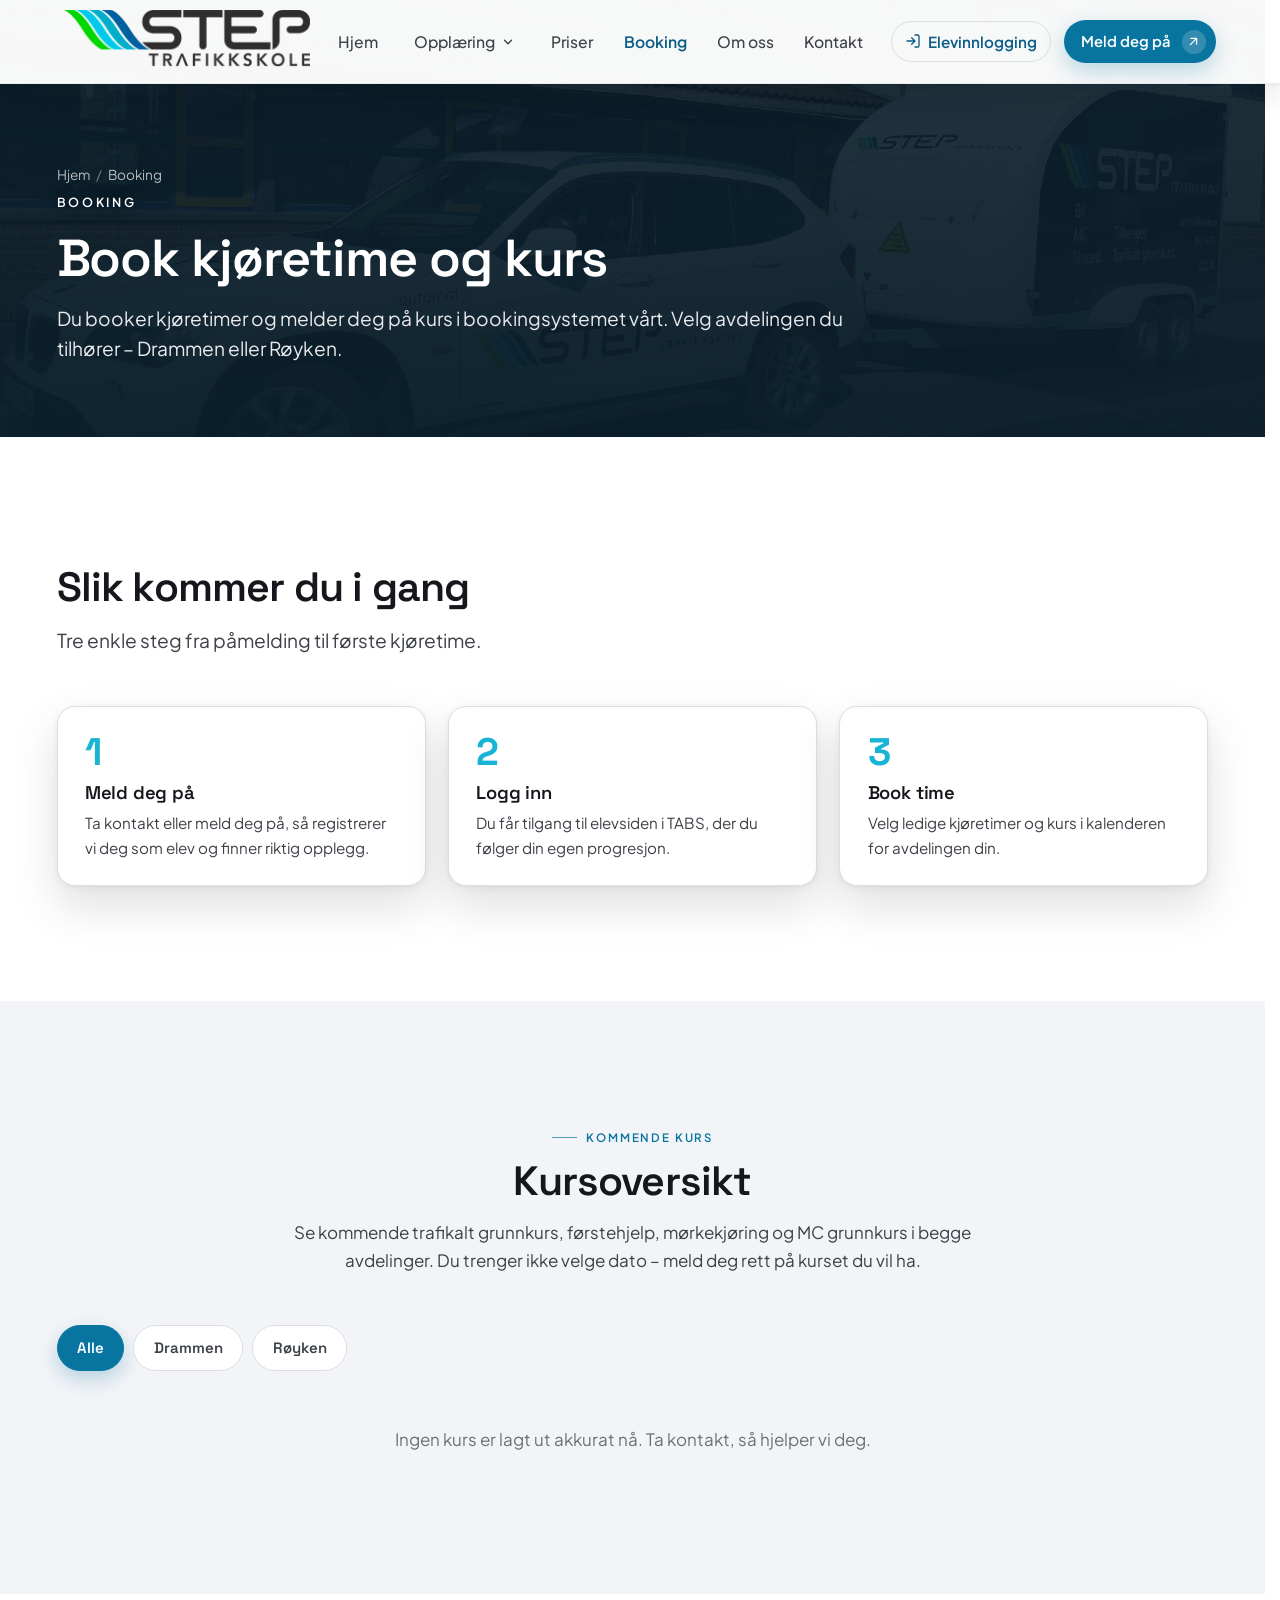
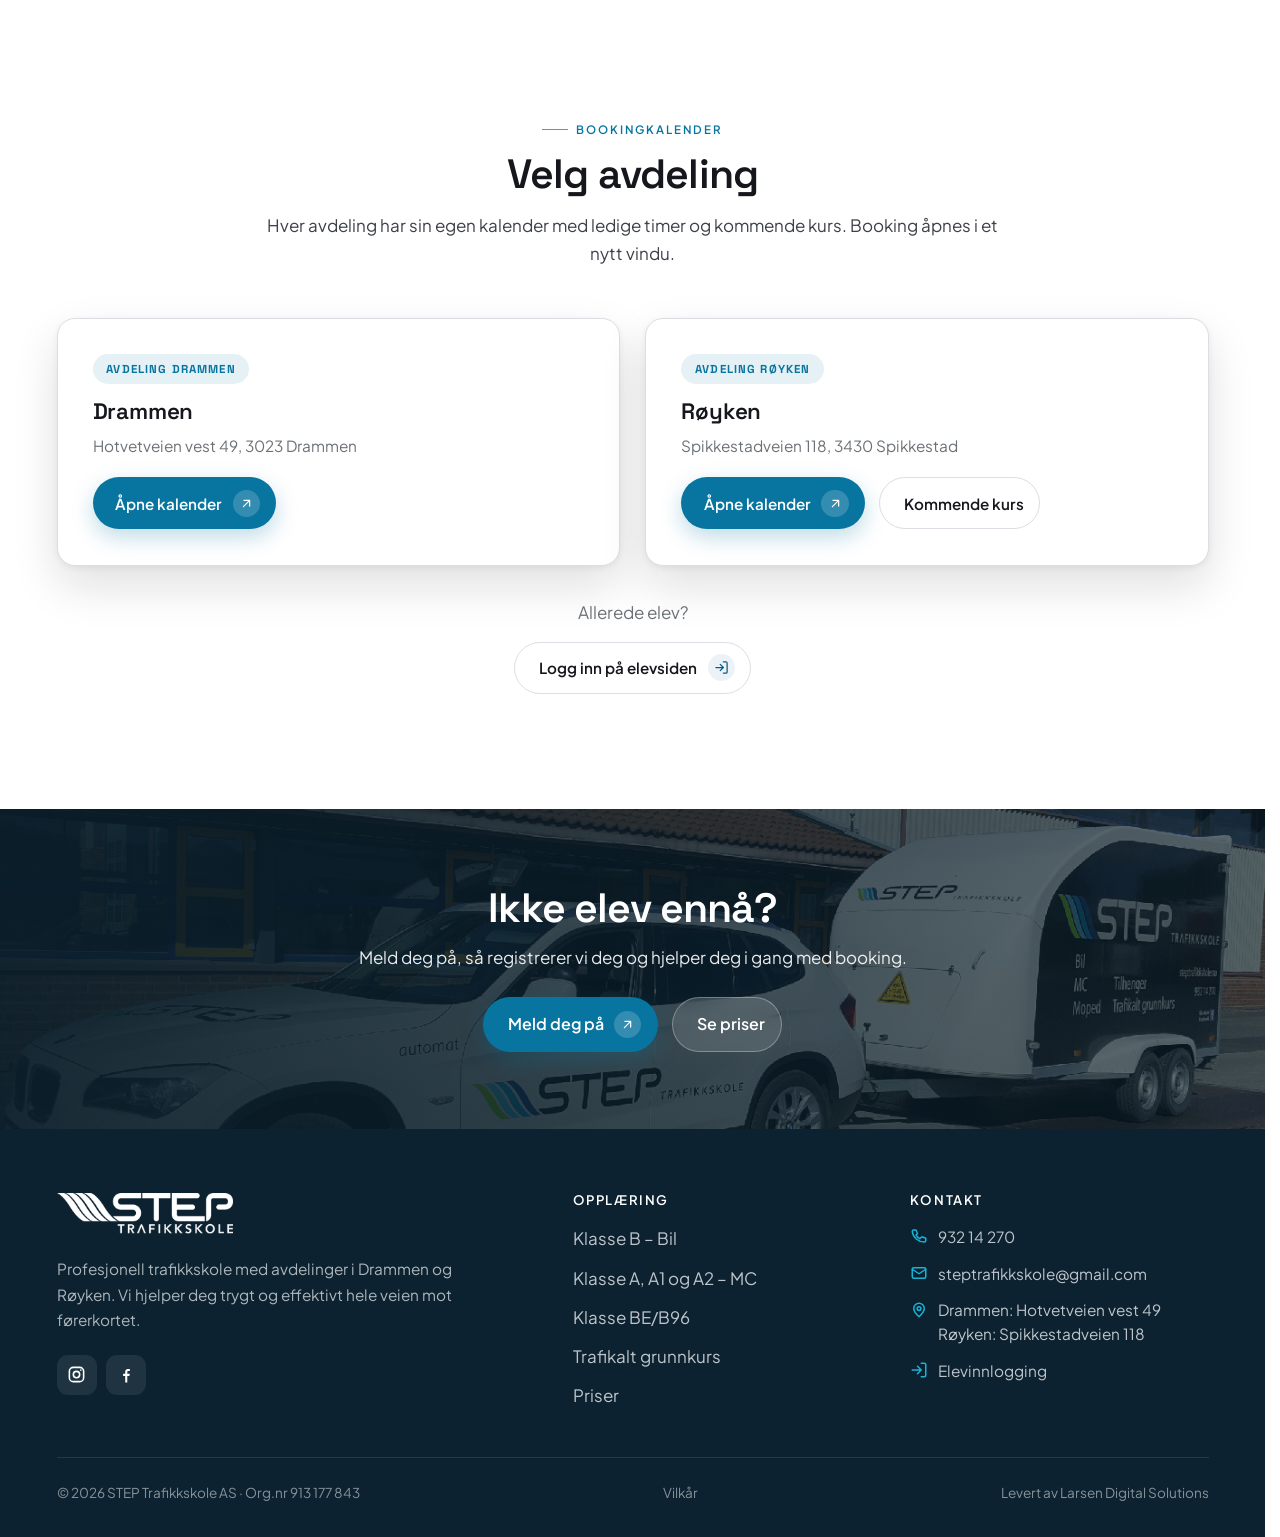
==== commit 1a96c08c: "Bytt subhero-bakgrunner til STEP sine egne bilder Co-Authored-By: Claude Opus 4.8 (1M context) <nore" ====
--- a/booking.html
+++ b/booking.html
@@ -99,7 +99,7 @@
 
     <!-- ===================== SUBHERO ===================== -->
     <section class="subhero">
-      <div class="subhero__bg" aria-hidden="true"><img decoding="async" src="img/bil-hvit.jpg" alt=""></div>
+      <div class="subhero__bg" aria-hidden="true"><img decoding="async" src="img/step-hero.jpg" alt=""></div>
       <div class="subhero__scrim" aria-hidden="true"></div>
       <span data-nav-sentinel style="position:absolute;top:60px;height:1px;width:1px"></span>
       <div class="container">
